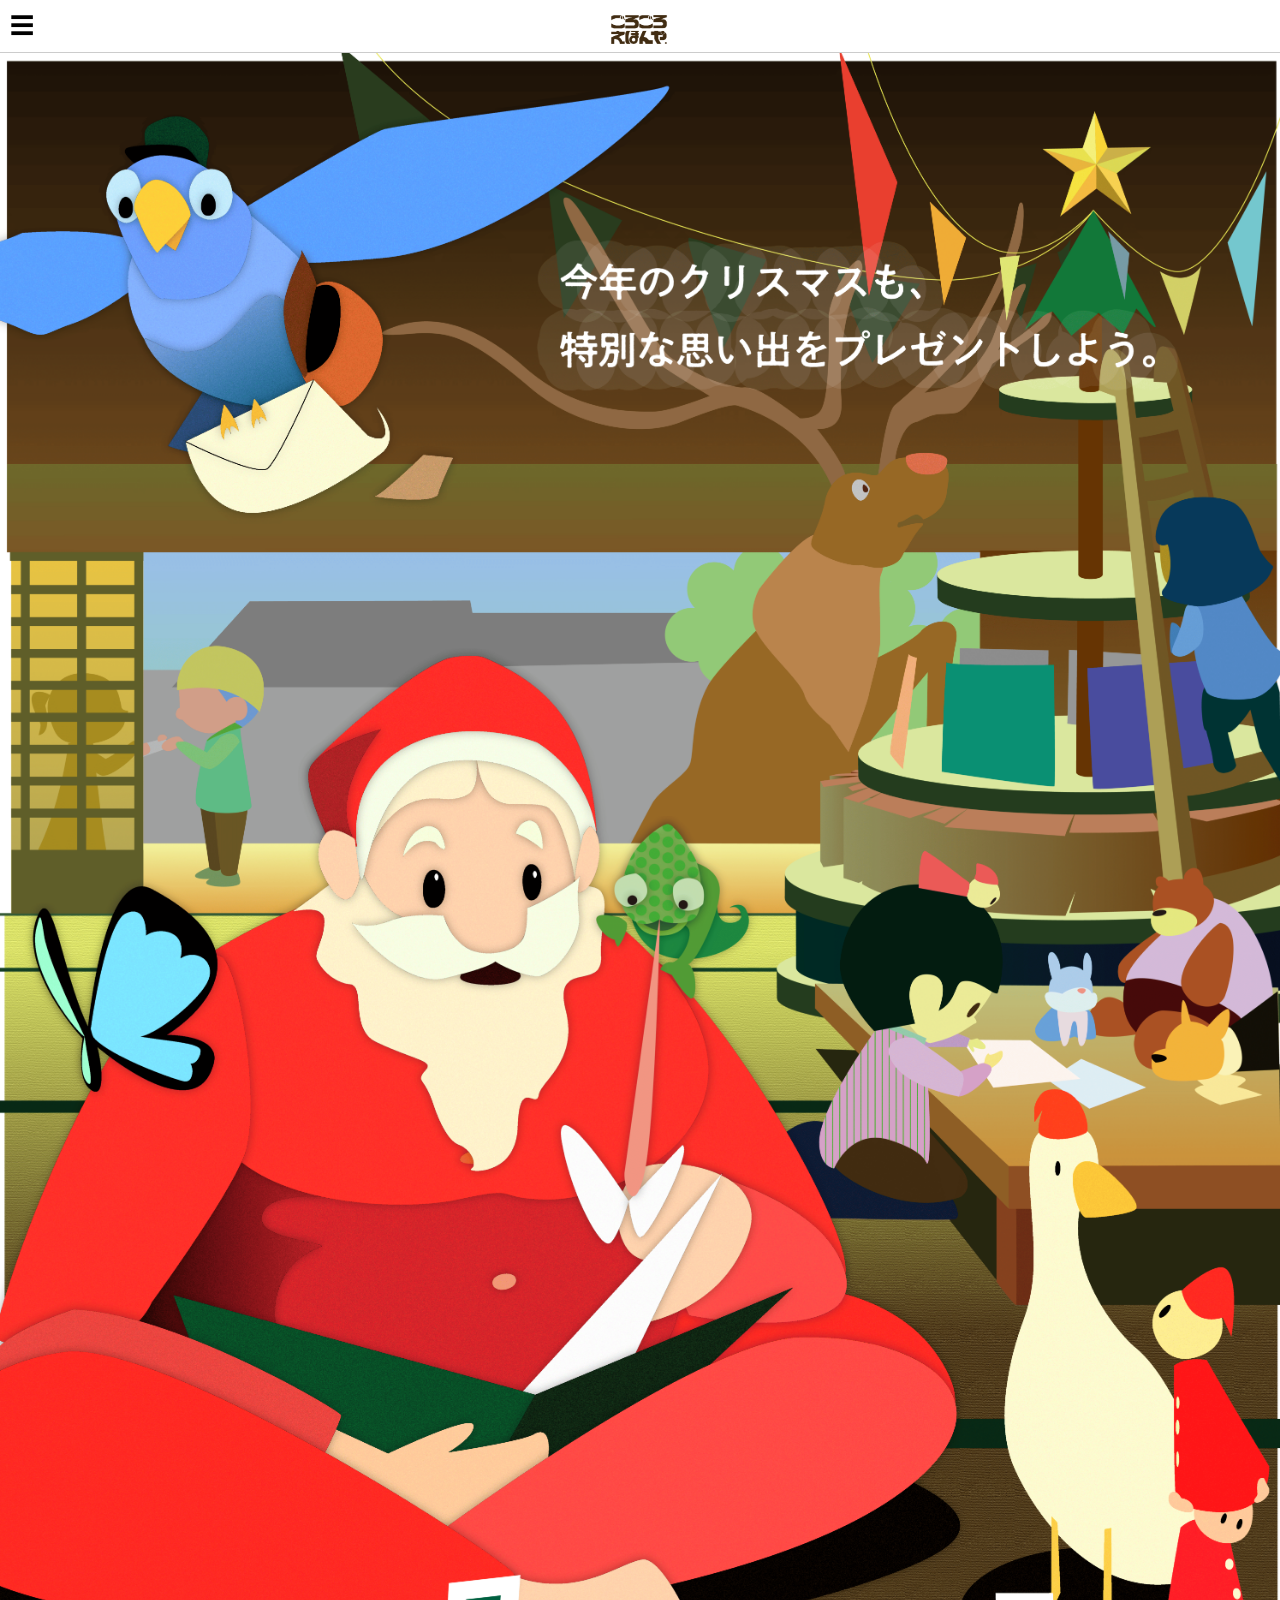
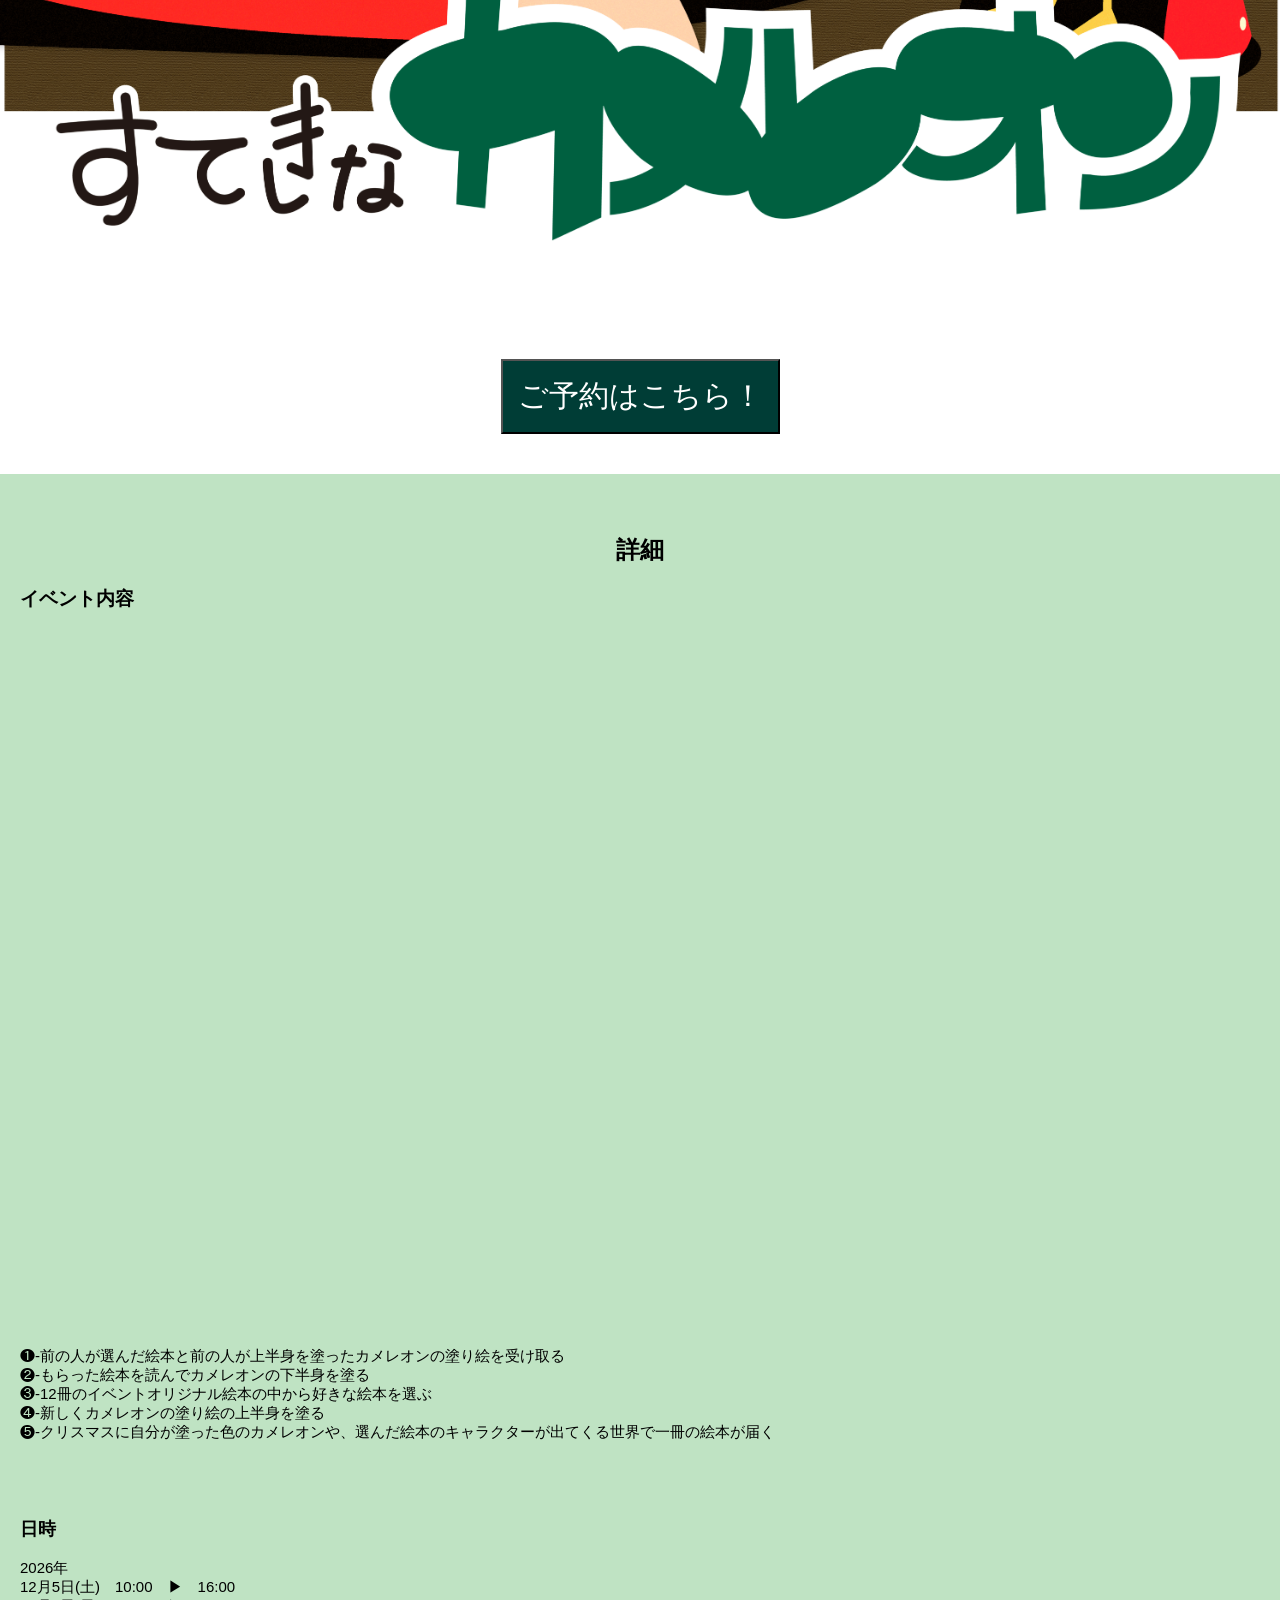
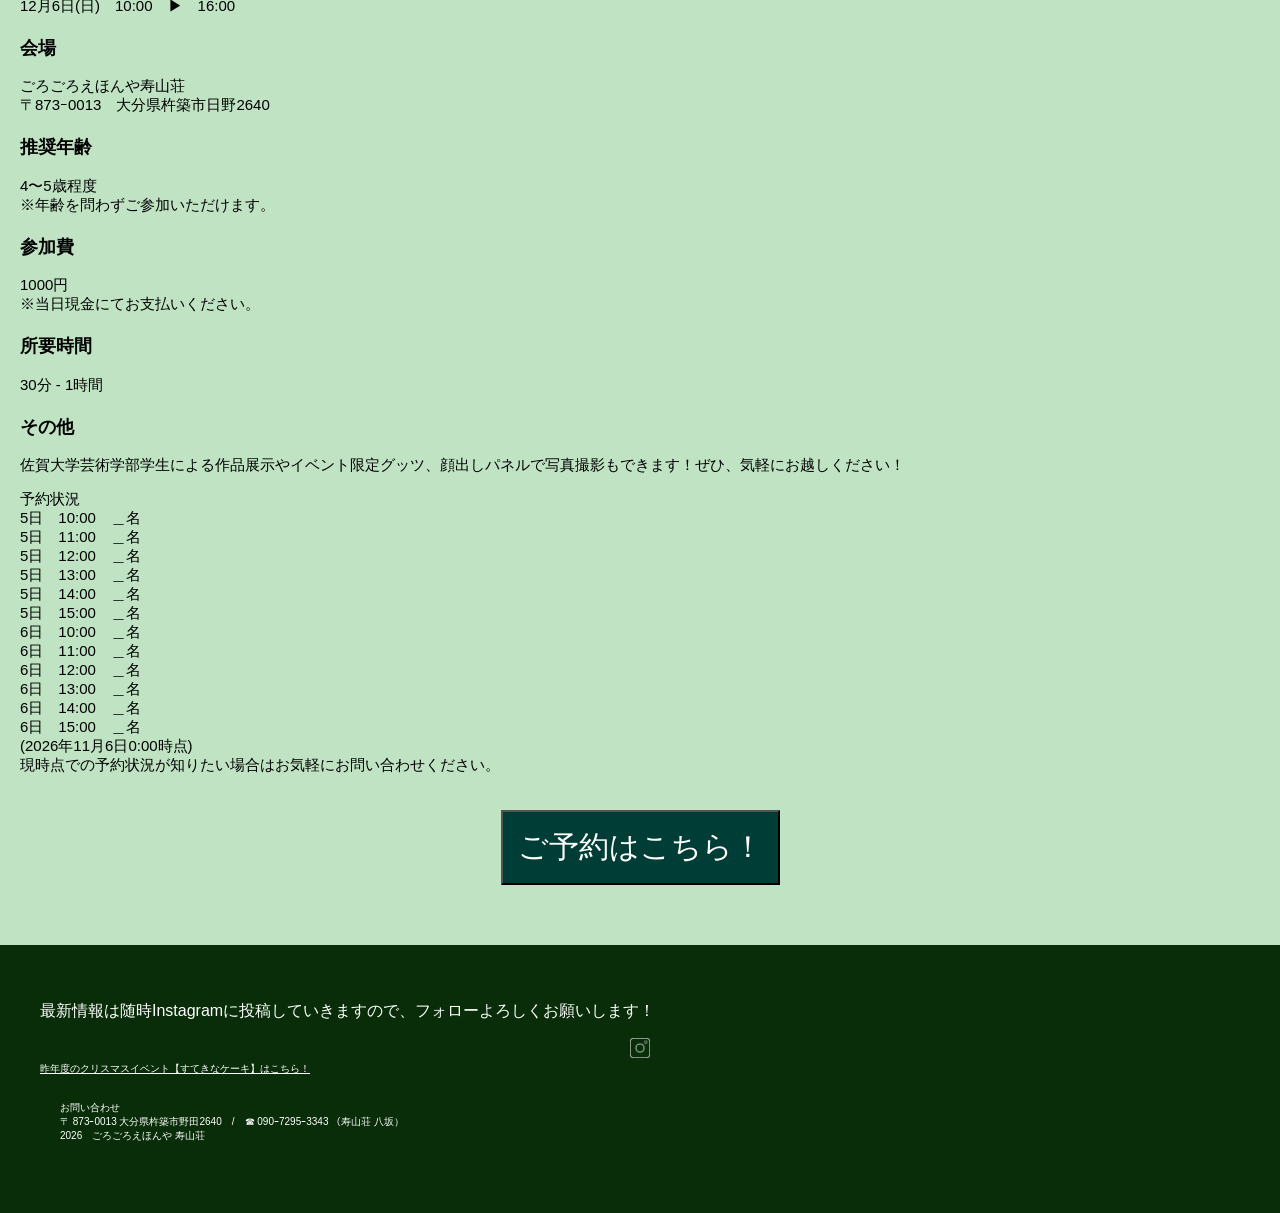
==== index.html @ e611ef1b "index.html を更新" ====
<!DOCTYPE html>
<html lang="ja">
<head>
  <meta charset="UTF-8">
  <meta name="viewport" content="width=device-width, initial-scale=1.0">
  <title>すてきなカメレオン イベントページ</title>
<link rel="stylesheet" href="sutekame.css">
</head>
<body>

<!-- ヘッダー -->
<header>
  <div class="header-inner">
    <div class="logo">
      <img src="brown.png" alt="ごろごろえほんや">
    </div>
    <div class="menu-icon" id="menu-btn">
      ☰
    </div>
  </div>
</header>

<!-- メニュー -->
<nav id="menu">
  <ul>
    <li><a href="index.html">ホーム</a></li>
    <li><a href="ehon.html">オリジナル絵本</a></li>
  </ul>
</nav>

<!-- メインビジュアル -->
<section class="hero">
  <img src="mainvisual.png">
</section>

<!-- タイトル -->
<section class="overview">
  <div class="sutekame">
   
  </div>
 
</section>

<!-- 予約ボタン -->
<section class="reserve">
  <a href="https://forms.cloud.microsoft/r/kQ41L5WufC">
    <button>ご予約はこちら！</button>
  </a>
</section>
  
<div class="about">
<!-- イベント内容 -->
<section class="contents">
  
  <h2 class="syousai">
    詳細
  </h2>

  
  <h3>イベント内容</h3>
  <iframe
  width="100%"
  height="315"
  src="https://www.youtube.com/embed/TNT9gZETtIY"
  title="イベント内容紹介動画"
  frameborder="0"
  allow="accelerometer; autoplay; clipboard-write; encrypted-media; gyroscope; picture-in-picture; web-share"
  allowfullscreen>
</iframe>
<p class="setumei">❶-前の人が選んだ絵本と前の人が上半身を塗ったカメレオンの塗り絵を受け取る<br>❷-もらった絵本を読んでカメレオンの下半身を塗る<br>❸-12冊のイベントオリジナル絵本の中から好きな絵本を選ぶ<br>❹-新しくカメレオンの塗り絵の上半身を塗る<br>❺-クリスマスに自分が塗った色のカメレオンや、選んだ絵本のキャラクターが出てくる世界で一冊の絵本が届く</p>
</section>


<!-- 詳細 -->
<section class="details">
  <h3>日時</h3>
  <p>
    2026年<br>
    12月5日(土)　10:00　▶︎　16:00<br>
    12月6日(日)　10:00　▶︎　16:00
  </p>

  <h3>会場</h3>
  <p>ごろごろえほんや寿山荘<br>
    〒873ｰ0013　大分県杵築市日野2640
  </p>

  <h3>推奨年齢</h3>
  <p>4〜5歳程度<br>
    ※年齢を問わずご参加いただけます。
  </p>

  <h3>参加費</h3>
  <p>1000円<br>
     ※当日現金にてお支払いください。   
  </p>

  <h3>所要時間</h3>
  <p>30分 - 1時間</p>

  <h3>その他</h3>
  <p>佐賀大学芸術学部学生による作品展示やイベント限定グッツ、顔出しパネルで写真撮影もできます！ぜひ、気軽にお越しください！</p>

<section class=yoyaku>
  <p>予約状況<br>
  5日　10:00　＿名　<br>
  5日　11:00　＿名 <br>
  5日　12:00　＿名<br>
  5日　13:00　＿名<br>
  5日　14:00　＿名<br>
  5日　15:00　＿名<br>
  6日　10:00　＿名<br>
  6日　11:00　＿名<br>
  6日　12:00　＿名<br>
  6日　13:00　＿名<br>
  6日　14:00　＿名<br>
  6日　15:00　＿名<br>
  (2026年11月6日0:00時点)<br>
  現時点での予約状況が知りたい場合はお気軽にお問い合わせください。
  </p>
  
  <section class="reserve">
  <a href="https://forms.cloud.microsoft/r/kQ41L5WufC">
    <button>ご予約はこちら！</button>
  </a>
</section>
</section>


</div>



 <footer>
   <p>最新情報は随時Instagramに投稿していきますので、フォローよろしくお願いします！
     </p> 
    <div class="insta">
         <a href="https://www.instagram.com/gorogoroehonya/">
         <img src="instagram.png" alt="画像の説明"></a>
      </div> 
 <section>
   <div class="last-event">
  <a href="https://tasu9-gln.github.io/gorogoroehonnya/" target="_blank" rel="noopener noreferrer">
  昨年度のクリスマスイベント【すてきなケーキ】はこちら！
  </a>
</div>
 </section>
      
      <p class="otoiawase"> お問い合わせ<br>〒 873ｰ0013 大分県杵築市野田2640　/　☎︎ 090ｰ7295ｰ3343 （寿山荘 八坂） <br>2026　ごろごろえほんや 寿山荘</p>

  </footer>

<script src="sutekame.js"></script>
</body>
</html>
---- sutekame.css ----
body {
  margin: 0;
  font-family: sans-serif;
}

/* ヘッダー */
header {
  border-bottom: 1px solid #ccc;
  padding: 10px;
}

.header-inner {
  display: flex;
  justify-content: space-between;
  align-items: center;
}

.header-inner { position: relative; }
.logo {
  position: absolute;
  left: 50%;
  transform: translateX(-50%);
  padding: 5px 20px;
  align-items: center;
  z-index: 10;

}

.logo img {
  width: 80px;  /* ←好きなサイズに調整 */
  height: auto;
  padding-top: 10px;
}

.menu-icon {
  font-size: 24px;
  cursor: pointer;
}

/* メニュー */
nav {
  display: none;
  background: #ebebeb;
}

nav ul {
  list-style: none;
  padding: 0;
  margin: 0;
}

nav li {
  padding: 10px;
  padding-left: 35px;
}

nav ul li a {
  text-decoration: none;
  color: black;
}

nav ul li a:hover {
  opacity: 0.6;
}

.hero img {
  width: 100%;
  height: auto;
}

.overview {
  padding: 20px;
}
 
.oevrview p {
  font-size: 18px;
  padding-top: 10px 0;
}

.sutekame img{
  width: 100%;
  display: flex;
  align-items: center;
  padding-top: 0%;
}

.setumei{
  font-size: 15px;
}

.about {
  padding-top: 20px;
  background: rgba(162, 214, 168, 0.685);
}
/* イベント内容 */
.syousai {
  text-align:center;
}
.contents iframe {
  width: 100%;
  aspect-ratio: 16 / 9;
  height: auto;
  border: none;
}
.contents {
  padding: 20px;
}

.slider {
  display: flex;
  overflow: hidden;
}

.slide {
  min-width: 100%;
  padding: 20px;
  background: #eee;
  text-align: center;
}

/* 詳細 */
.details {
  padding: 20px;
  font-size: 15px;
}

.details h3 {
  margin-top: 20px;
}

/* 予約 */
.reserve {
  text-align: center;
}

button {
  padding: 15px 15px;
  font-size: 30px;
  cursor: pointer;
  color: #fff;
  background: #003d36;
  margin-top: 20px;
  margin-bottom: 40px;
}

.ehon_top {
  padding: 20px;
  background: #ffffff;
  margin-top: 5px;
}
.ehon_top img {
  width: 100%;
  max-width: 400px;
  display: block;
  margin: 0 auto;
}

body {
  font-family: sans-serif;
  background: #ffffff;
}

.container {
  width: 90%;
  margin: 0 auto;
  border-radius: 10px;
  position: relative;
}

.main-content {
  display: flex;
  align-items: center;
  gap: 20px;
  position: relative;
}

.thumbnail img {
  width: 100px;
  height: auto;
  object-fit: cover;
  display: block;
}


#toggleBtn {
  position: absolute;
  right: 0;
  padding: 10px;
  border: none;
  background: #ddd;
  cursor: pointer;
  border-radius: 5px;
}

/* 詳細エリア（閉じてる状態） */
.detail {
  max-height: 0;
  overflow: hidden;
  transition: max-height 0.4s ease;
  margin-top: 10px;
  padding: 0 20px;
  border-radius: 8px;
}

/* 開いた状態 */
.detail.open {
  max-height: 200px;
  padding: 10px;
}



.exhibition-top {
  padding: 20px;
  margin-top: 5px;
}

.exhibition-top img {
  width: 100%;
  max-width: 400px;
  display: block;
  margin: 0 auto;
}

.ehon_footer {
  padding: 20px;
  margin-top: 5px;
}

.insta img {
  height:20px;
   display: block;
  margin: 0 auto;
  
}

footer {
  background-color: #082d08;
  color: white;
  padding: 40px;
}
/* 画像を拡大表示する背景 */
.image-modal {
  display: none;
  position: fixed;
  inset: 0;
  z-index: 9999;
  background: rgba(0, 0, 0, 0.85);
  justify-content: center;
  align-items: center;
  padding: 20px;
  box-sizing: border-box;
}

/* 中央に表示する画像 */
.image-modal img {
  max-width: 90vw;
  max-height: 85vh;
  width: auto;
  height: auto;
  object-fit: contain;
}

/* 閉じるボタン */
.modal-close {
  position: absolute;
  top: 10px;
  right: 20px;
  color: white;
  background: transparent;
  border: none;
  font-size: 40px;
  cursor: pointer;
  padding: 5px 15px;
  line-height: 1;
  margin: 0;
  margin-top: 0;
  margin-bottom: 0;
}

.otoiawase {
  padding: 20px;
  margin-top: 5px;
  font-size:10px;
}


/* 昨年のイベントへのリンク */
.last-event a,
.last-event a:visited,
.last-event a:hover,
.last-event a:active {
  color: #ffffff;
  font-size: 10px;
}
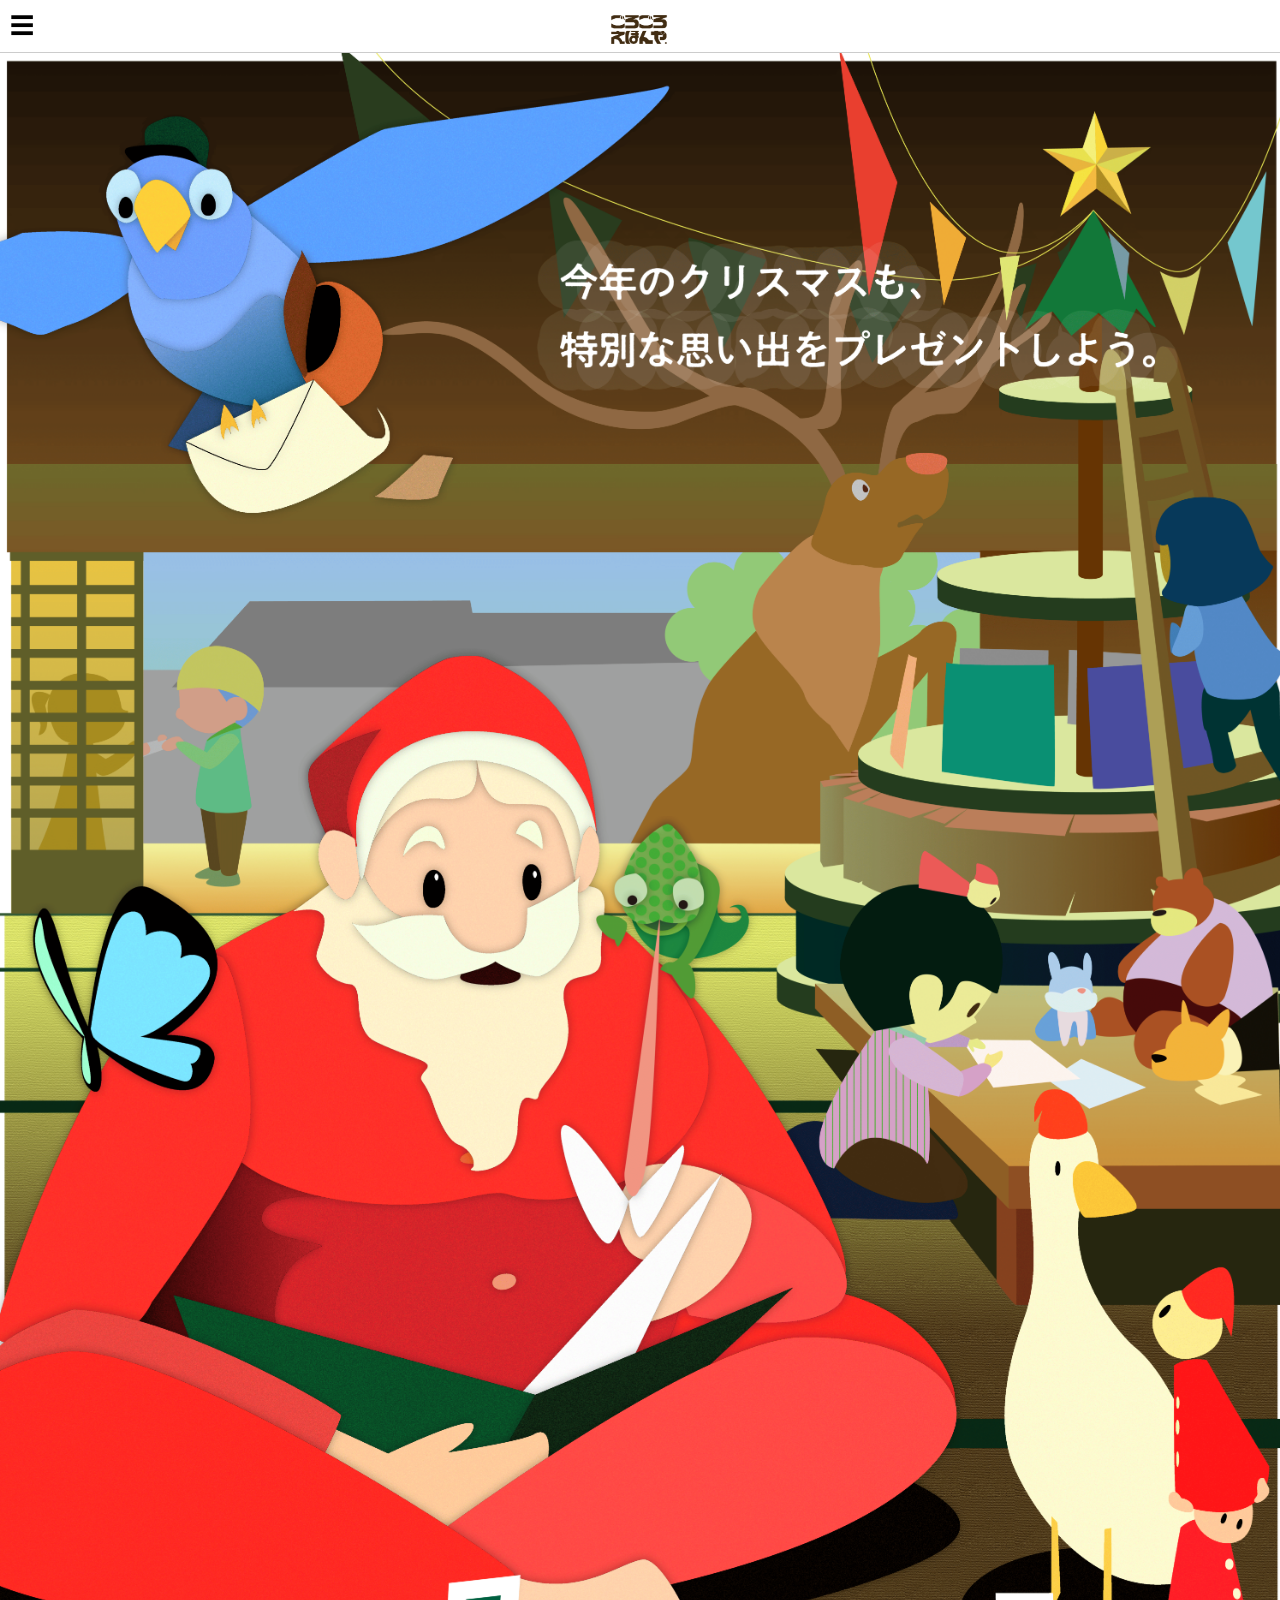
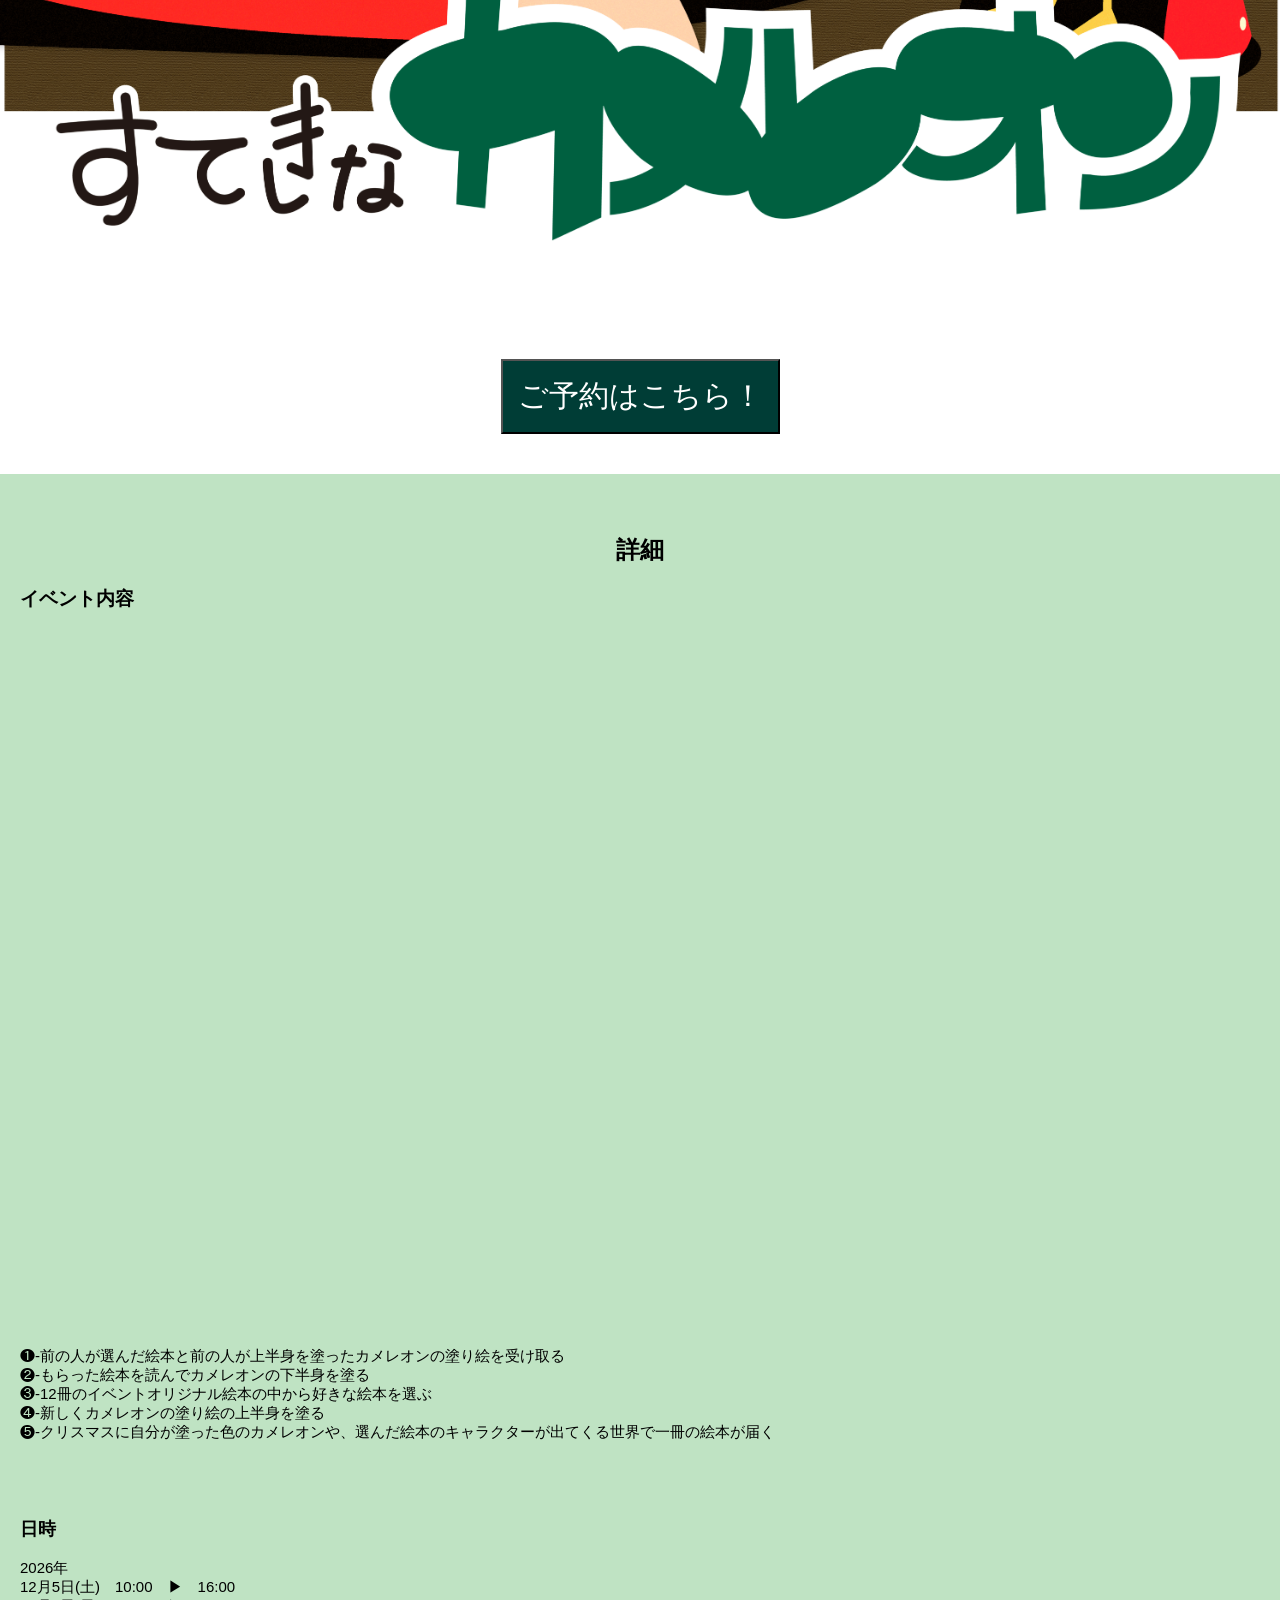
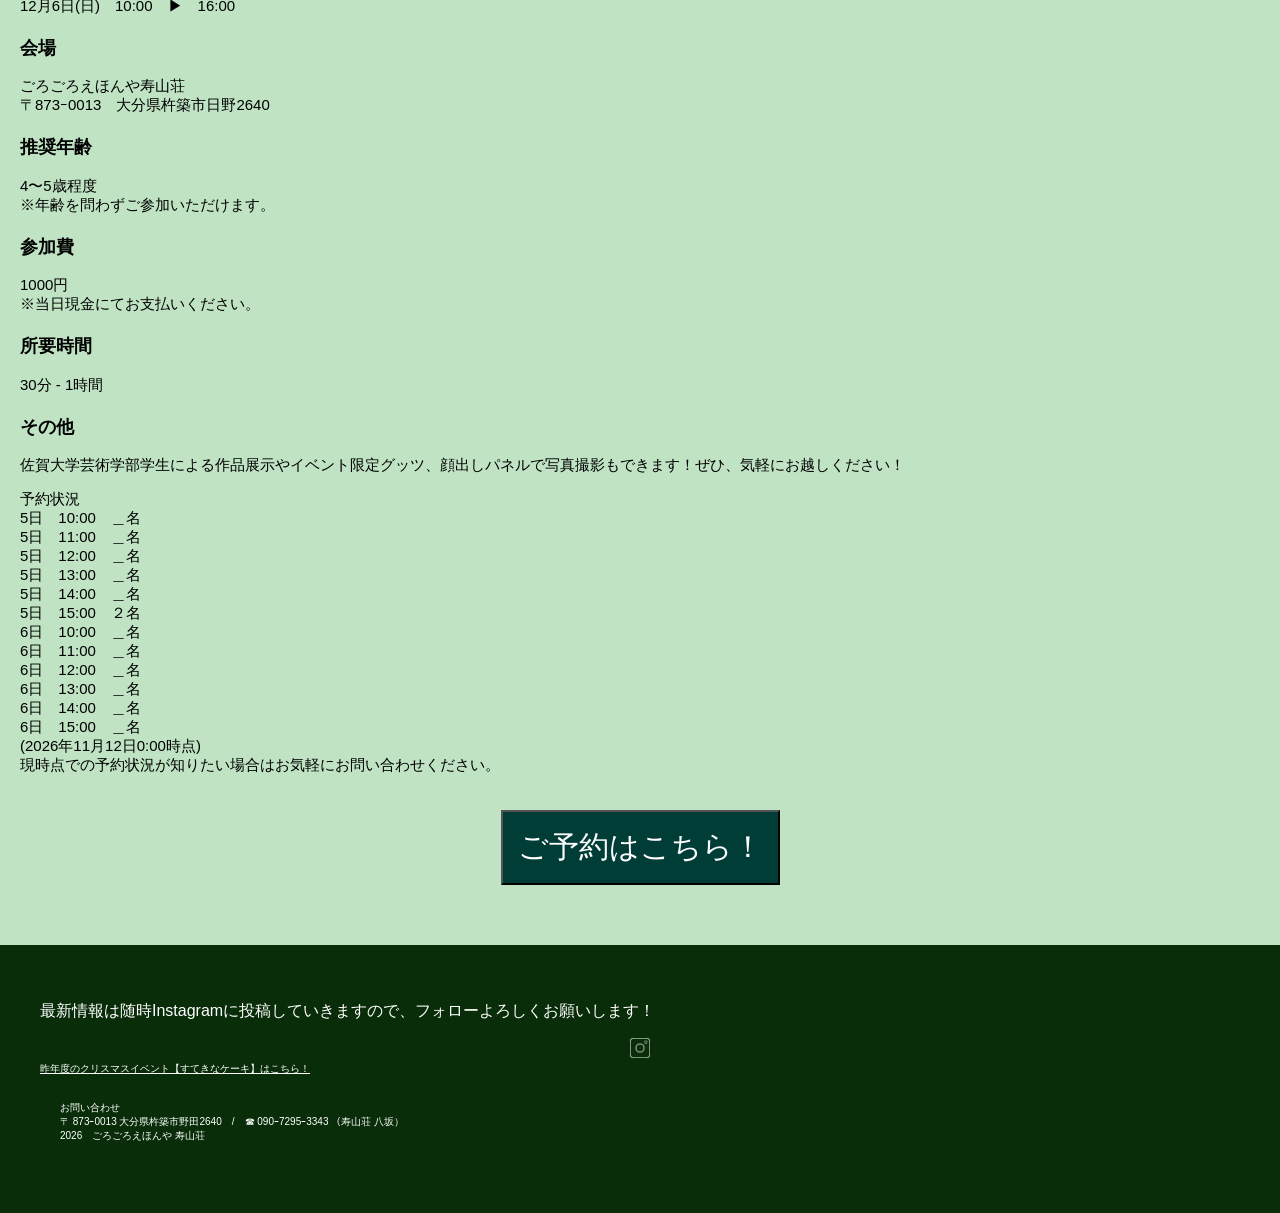
==== commit f9a0affb: "Update index.html" ====
--- a/index.html
+++ b/index.html
@@ -108,14 +108,14 @@
   5日　12:00　＿名<br>
   5日　13:00　＿名<br>
   5日　14:00　＿名<br>
-  5日　15:00　＿名<br>
+  5日　15:00　２名<br>
   6日　10:00　＿名<br>
   6日　11:00　＿名<br>
   6日　12:00　＿名<br>
   6日　13:00　＿名<br>
   6日　14:00　＿名<br>
   6日　15:00　＿名<br>
-  (2026年11月6日0:00時点)<br>
+  (2026年11月12日0:00時点)<br>
   現時点での予約状況が知りたい場合はお気軽にお問い合わせください。
   </p>
   
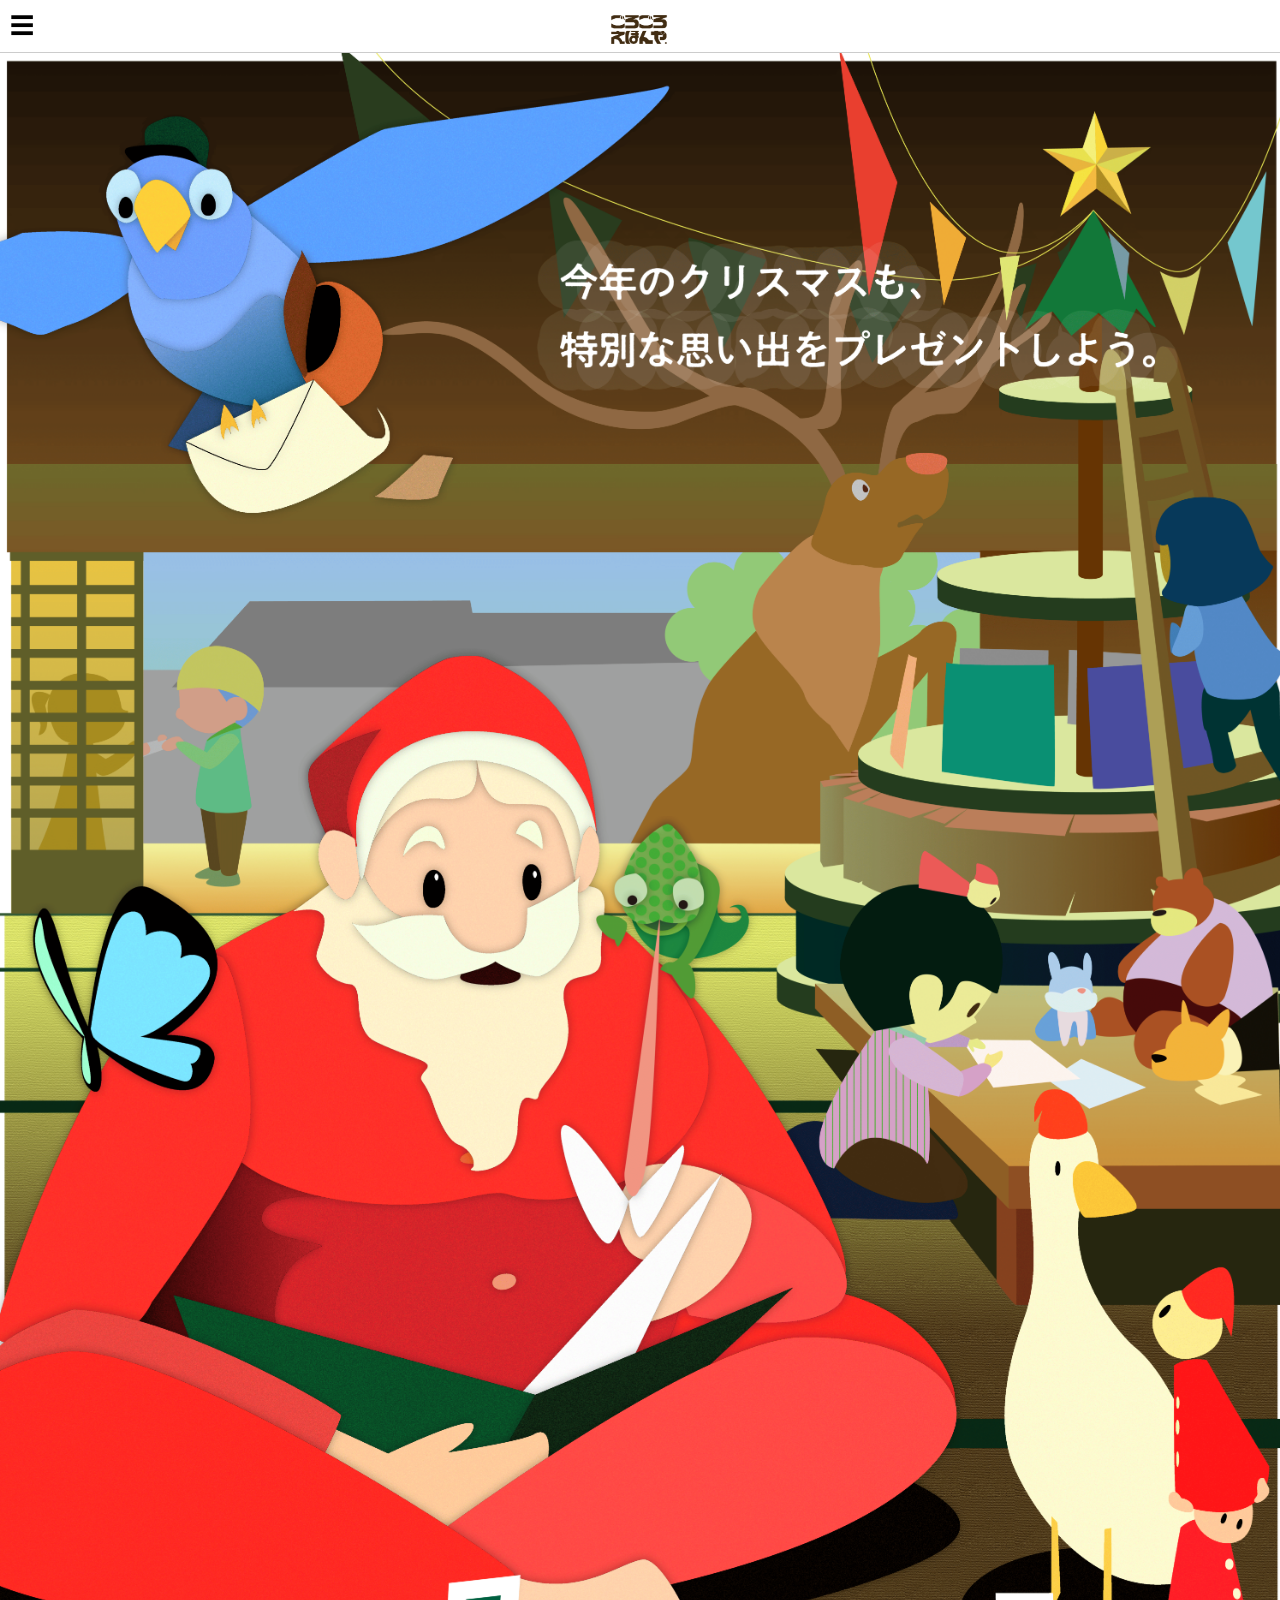
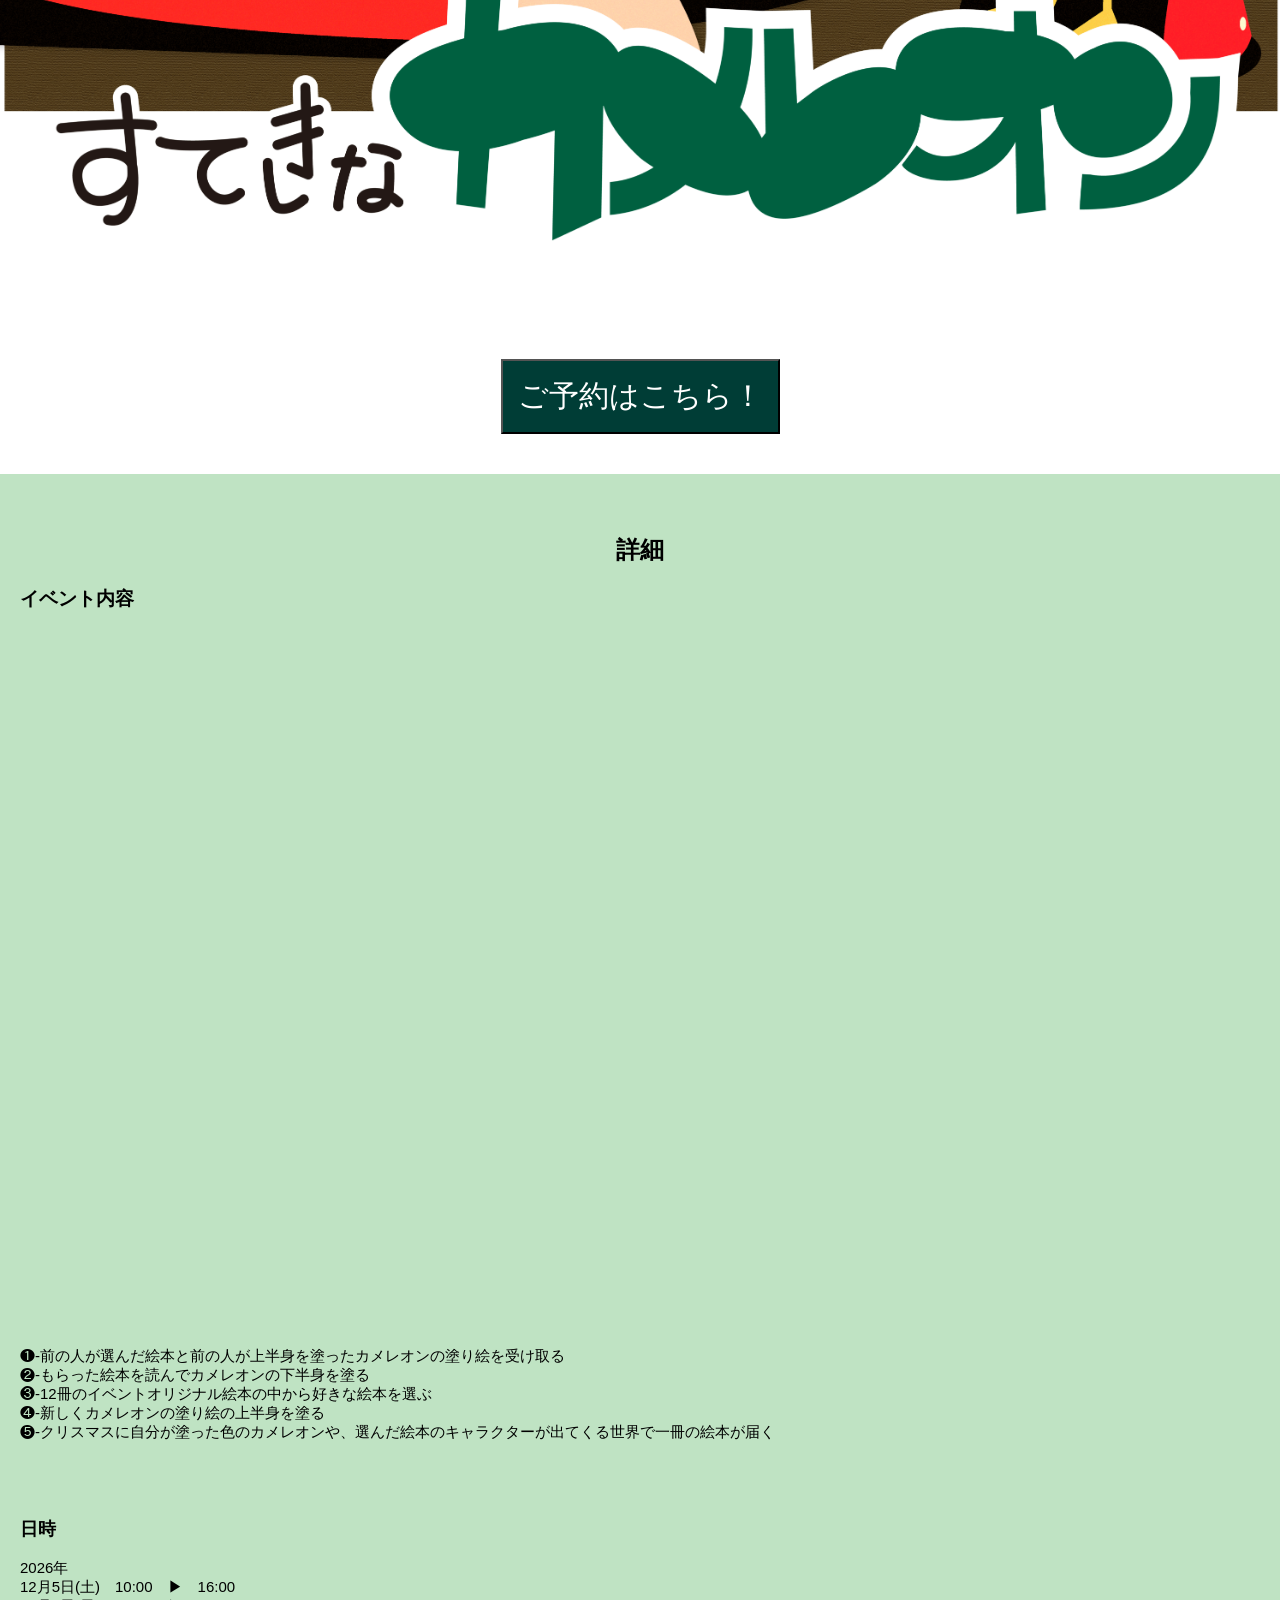
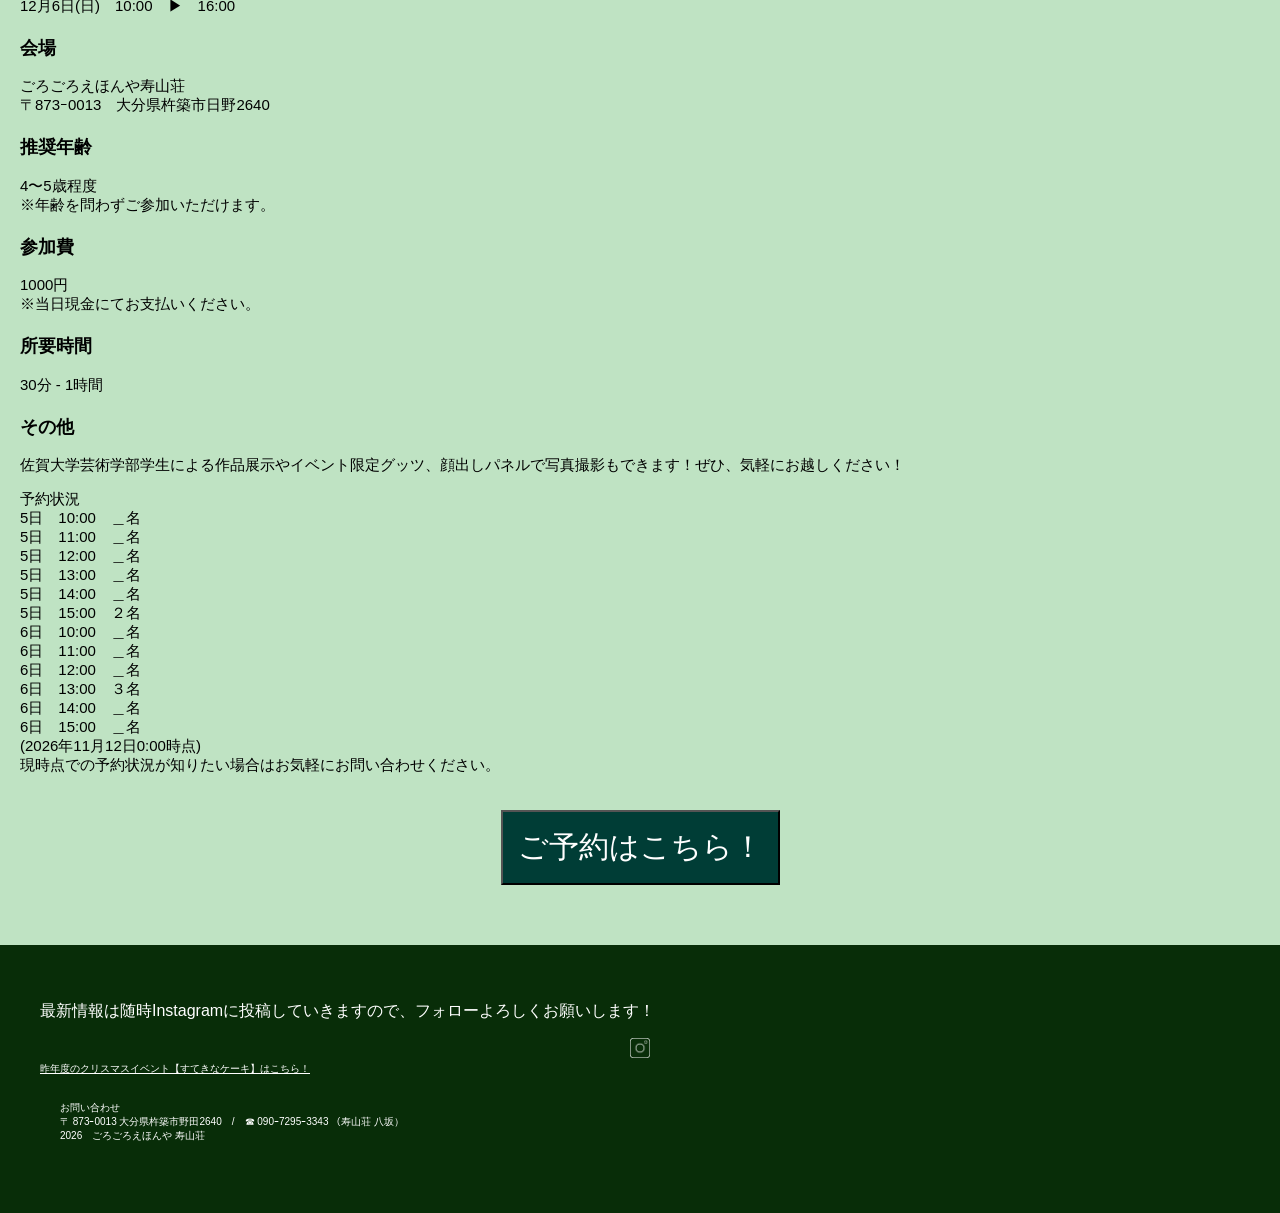
==== commit 102a9e67: "Update index.html" ====
--- a/index.html
+++ b/index.html
@@ -112,7 +112,7 @@
   6日　10:00　＿名<br>
   6日　11:00　＿名<br>
   6日　12:00　＿名<br>
-  6日　13:00　＿名<br>
+  6日　13:00　３名<br>
   6日　14:00　＿名<br>
   6日　15:00　＿名<br>
   (2026年11月12日0:00時点)<br>
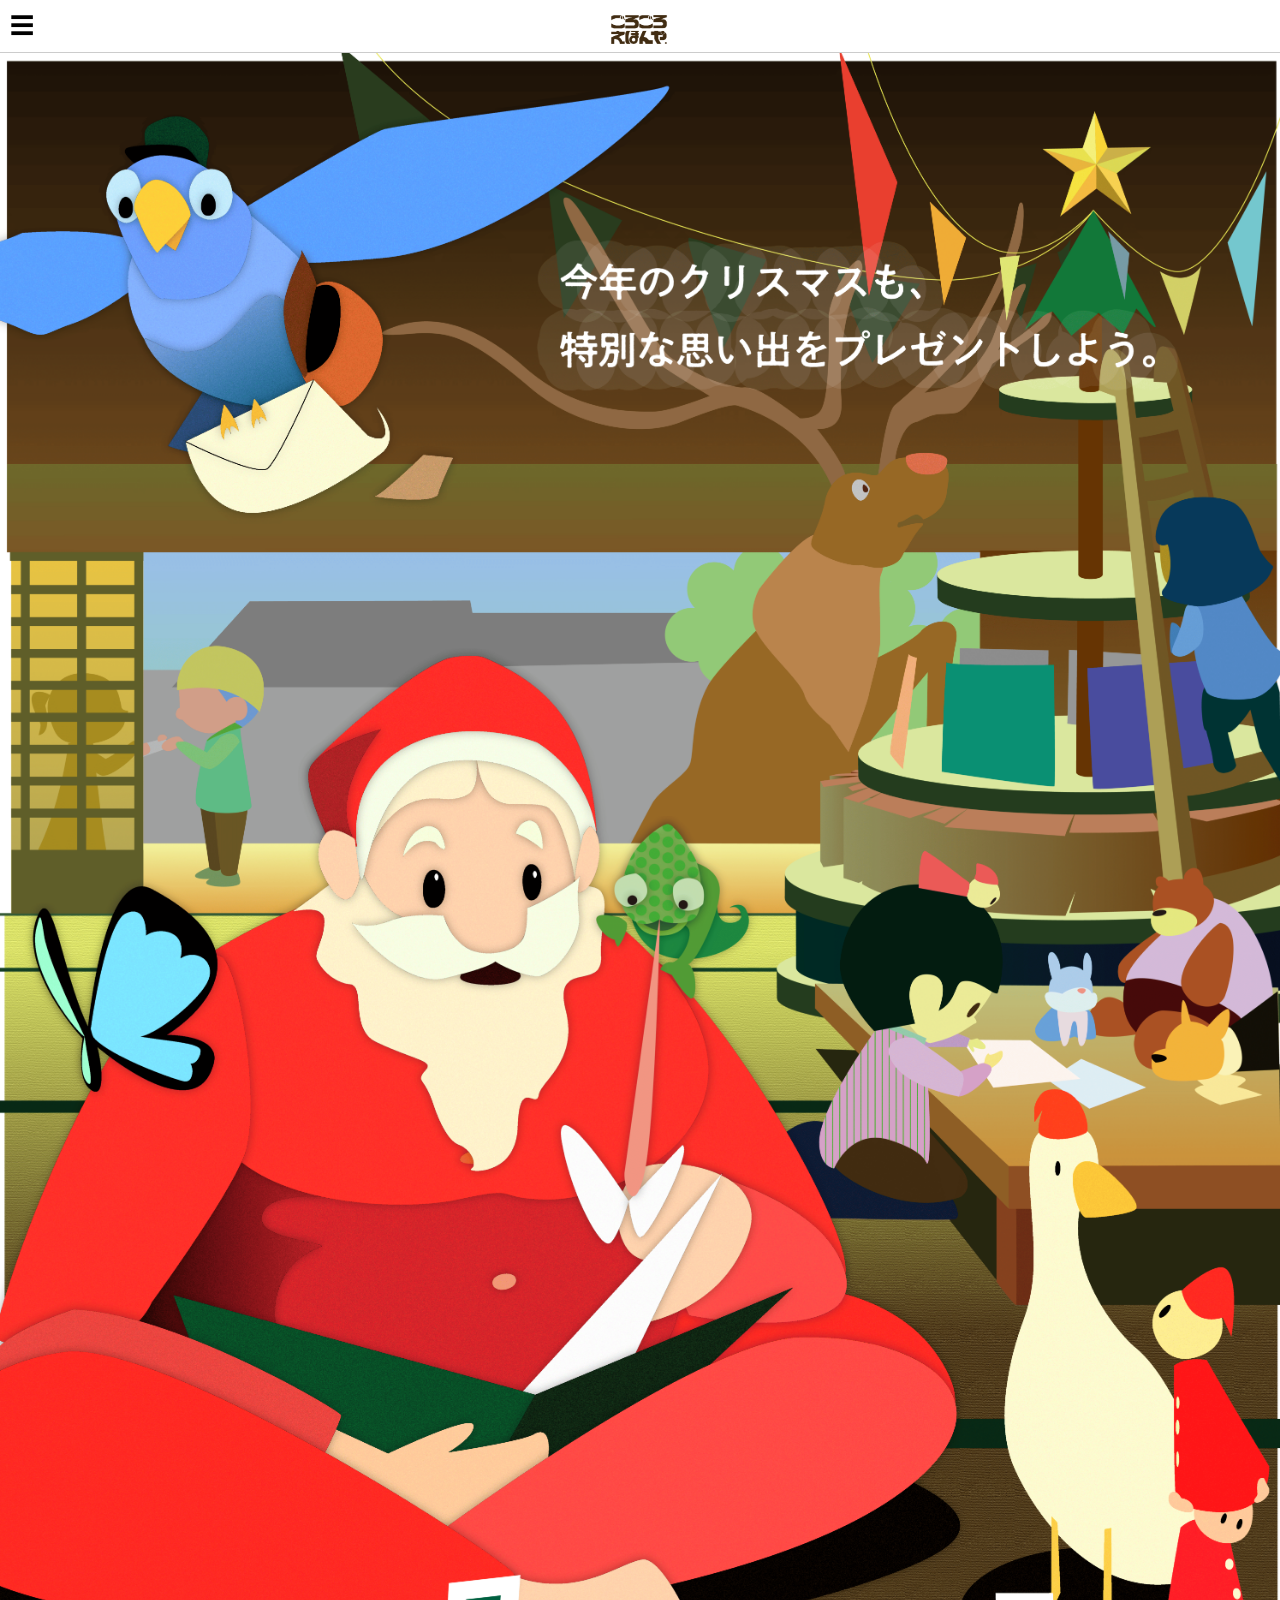
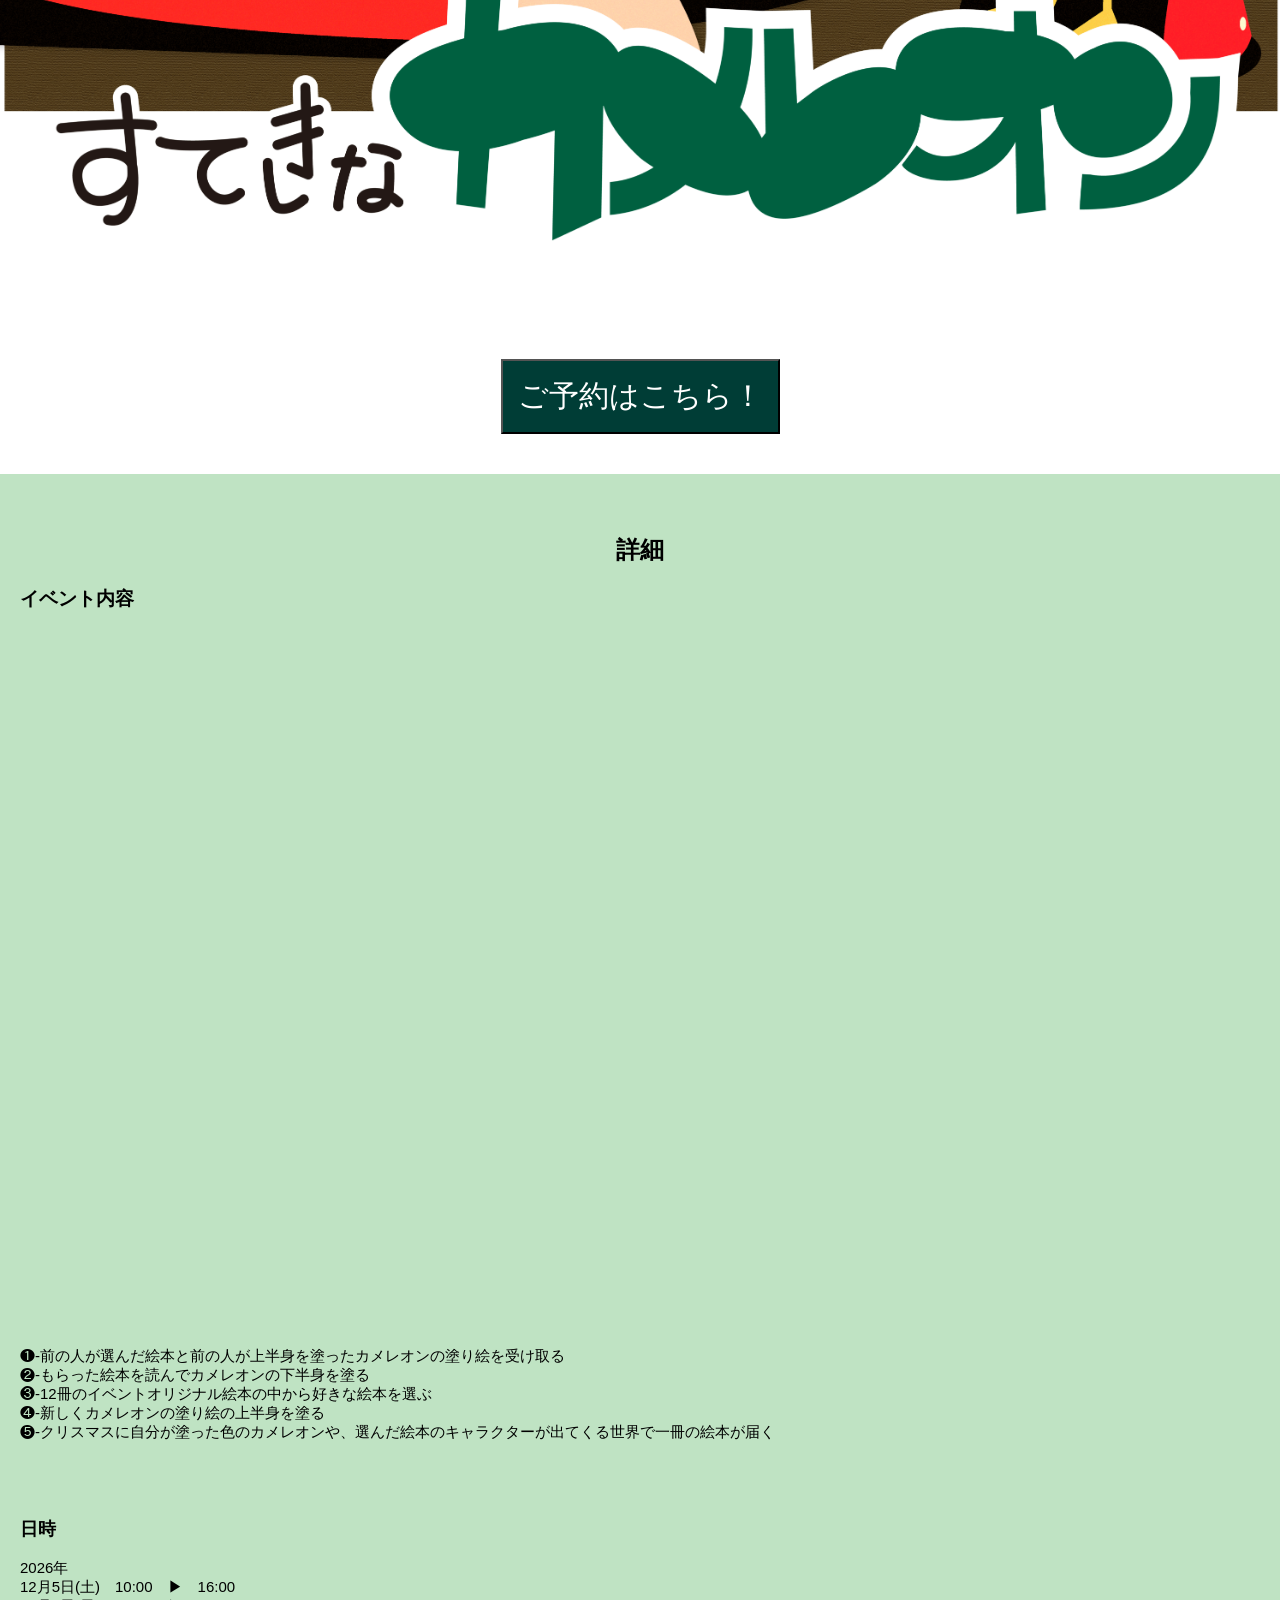
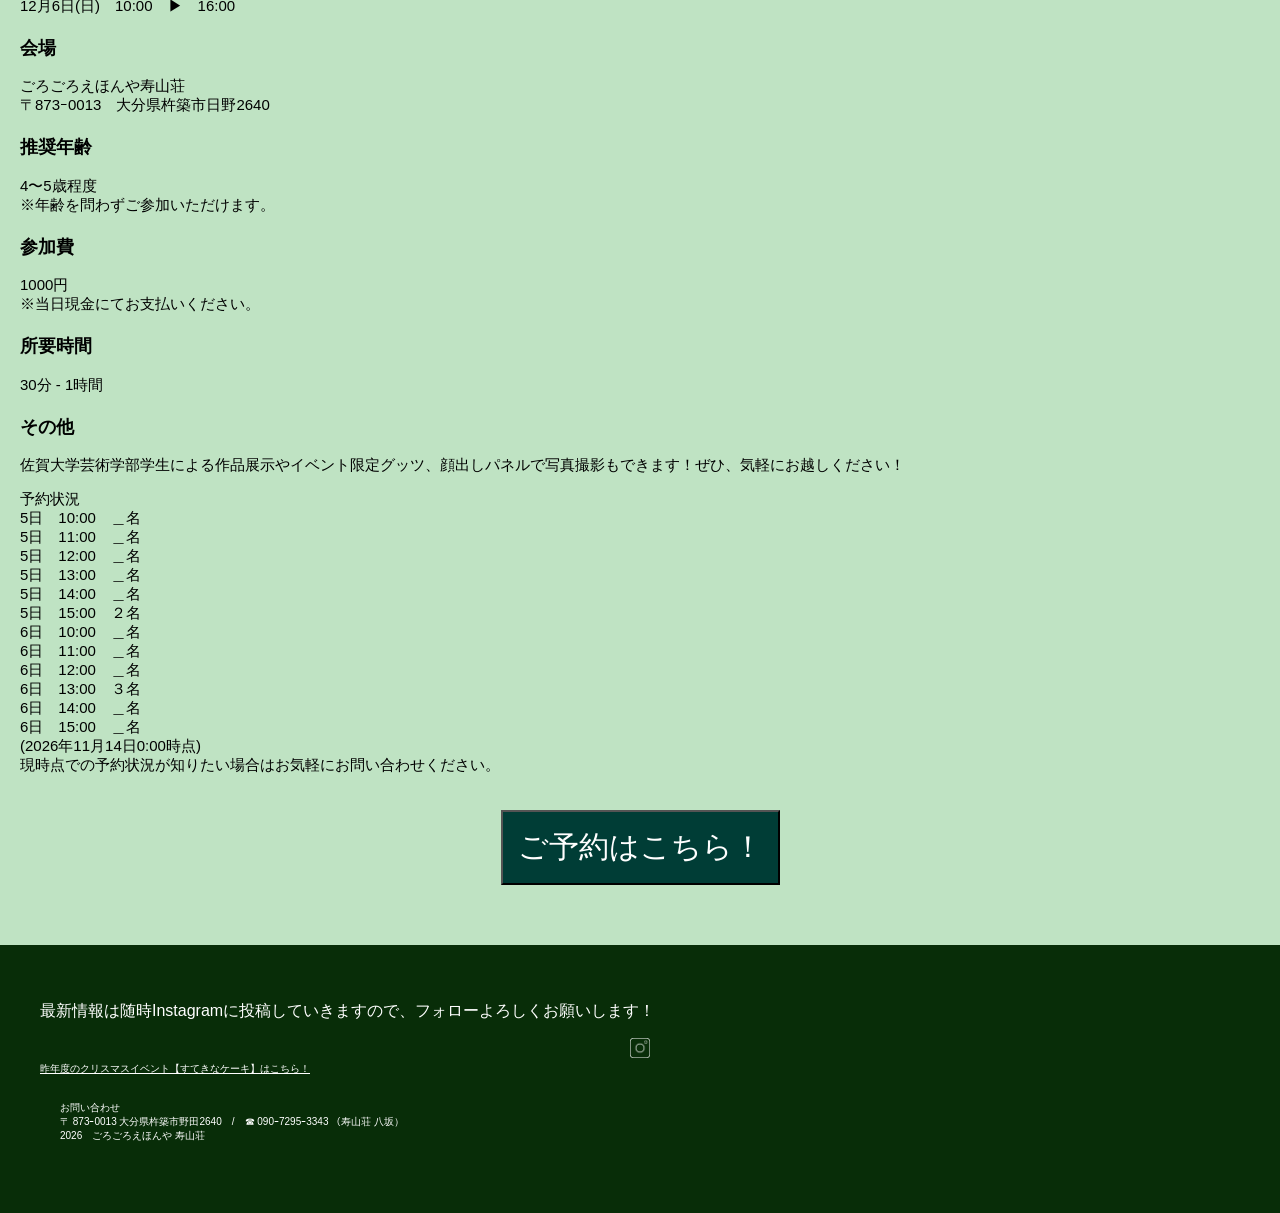
==== commit b8751fab: "Update reservation date in index.html" ====
--- a/index.html
+++ b/index.html
@@ -115,7 +115,7 @@
   6日　13:00　３名<br>
   6日　14:00　＿名<br>
   6日　15:00　＿名<br>
-  (2026年11月12日0:00時点)<br>
+  (2026年11月14日0:00時点)<br>
   現時点での予約状況が知りたい場合はお気軽にお問い合わせください。
   </p>
   
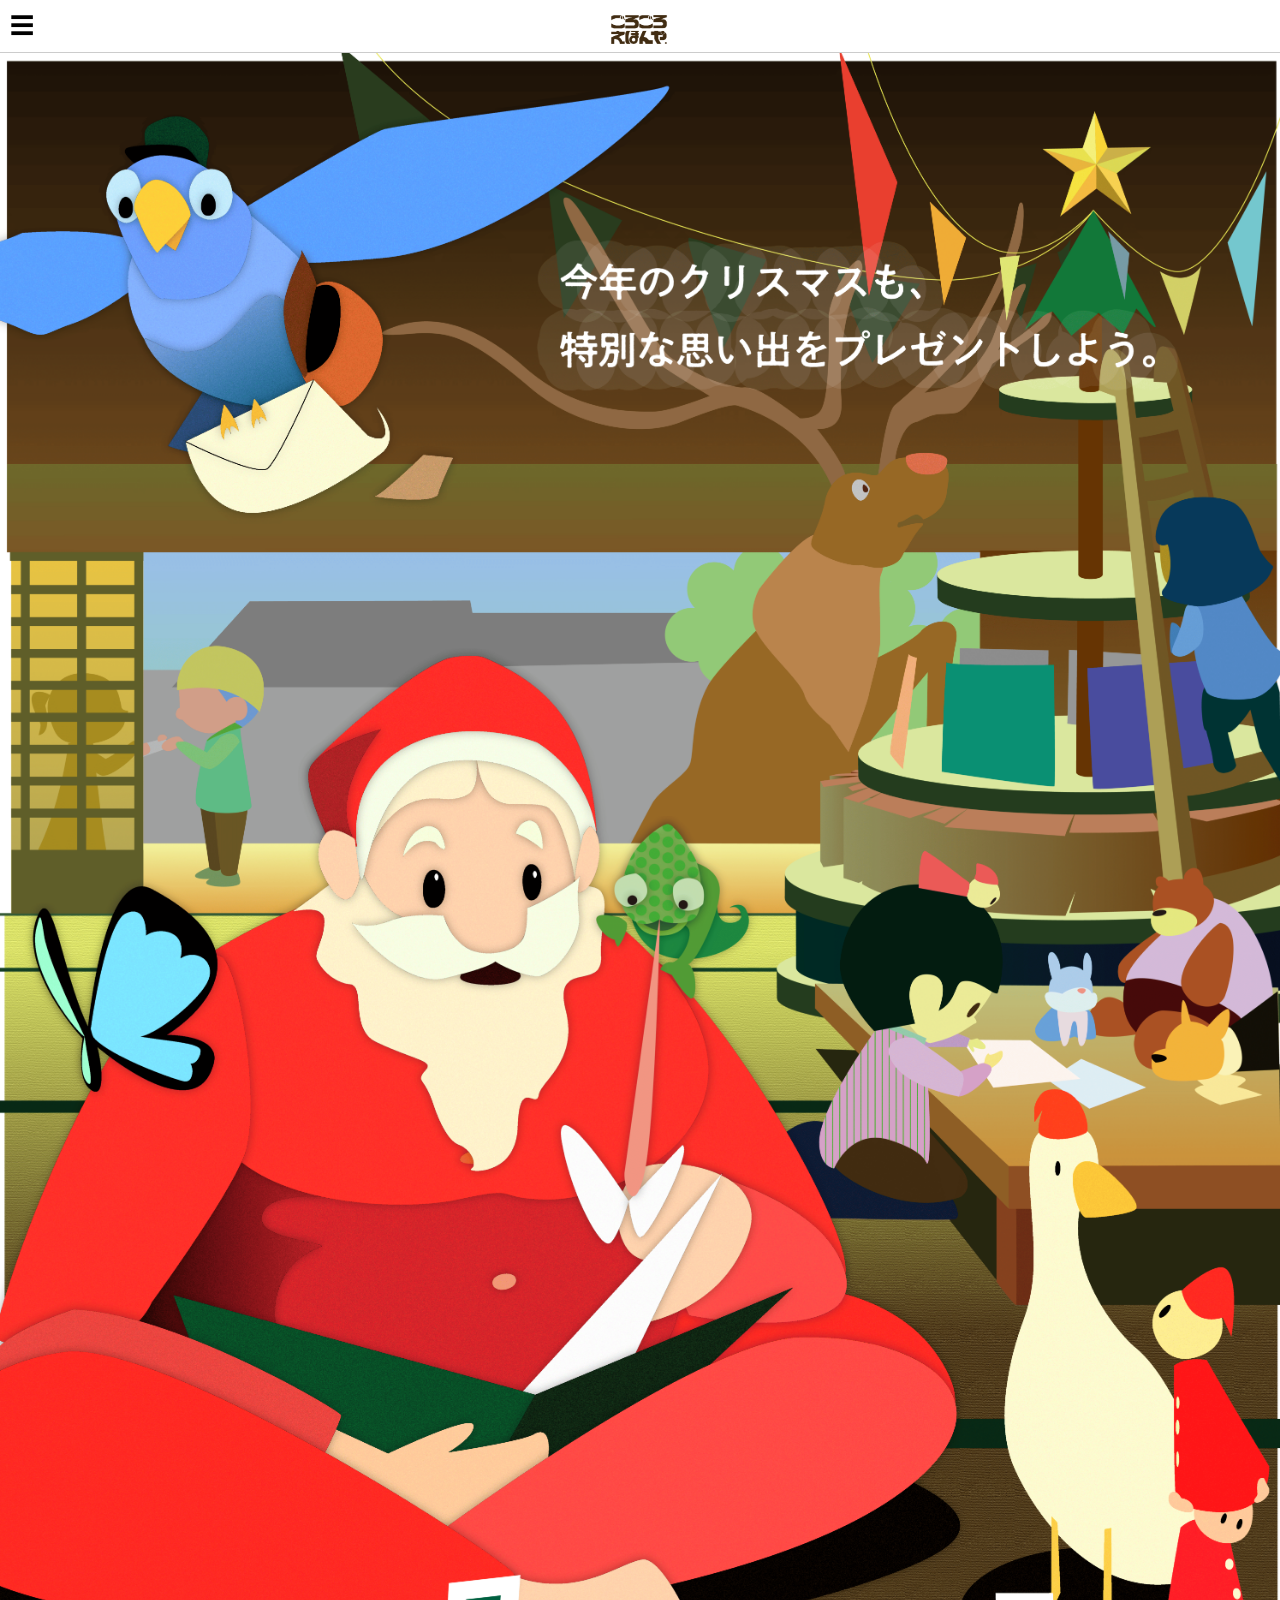
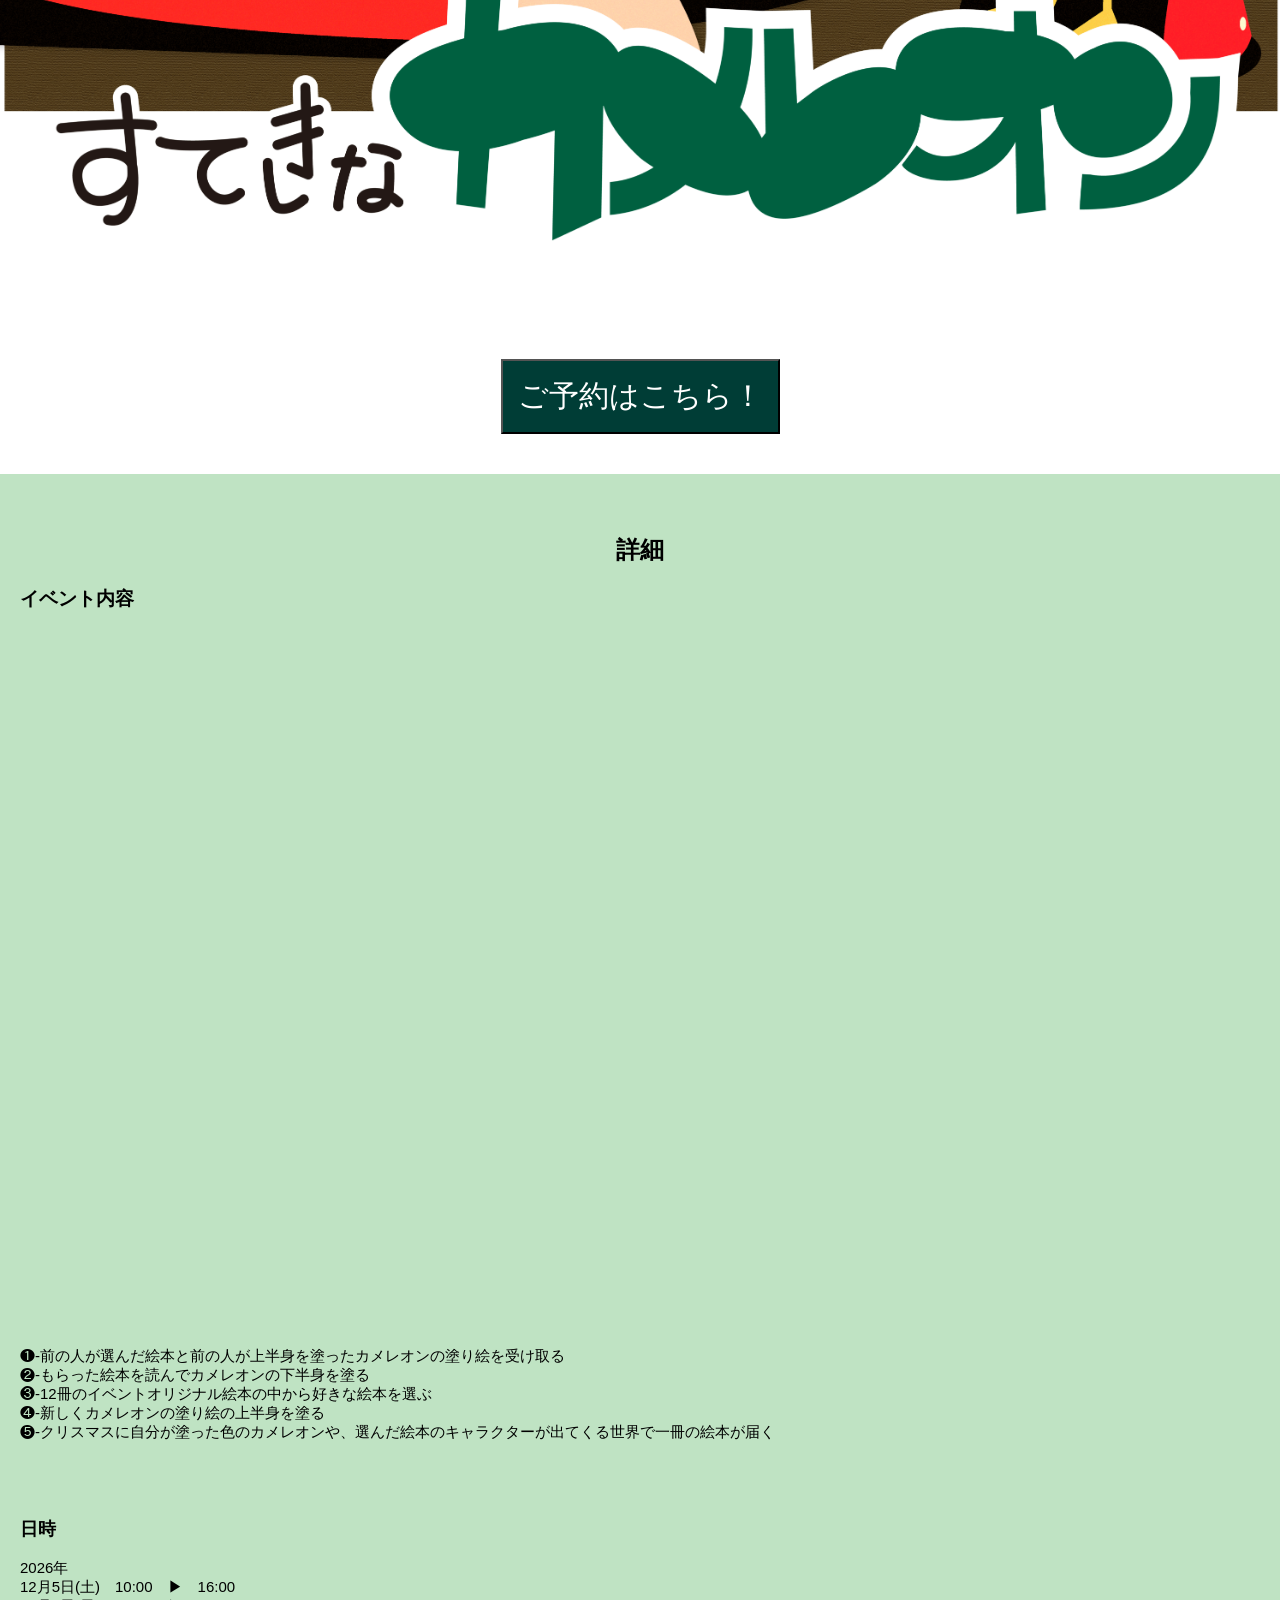
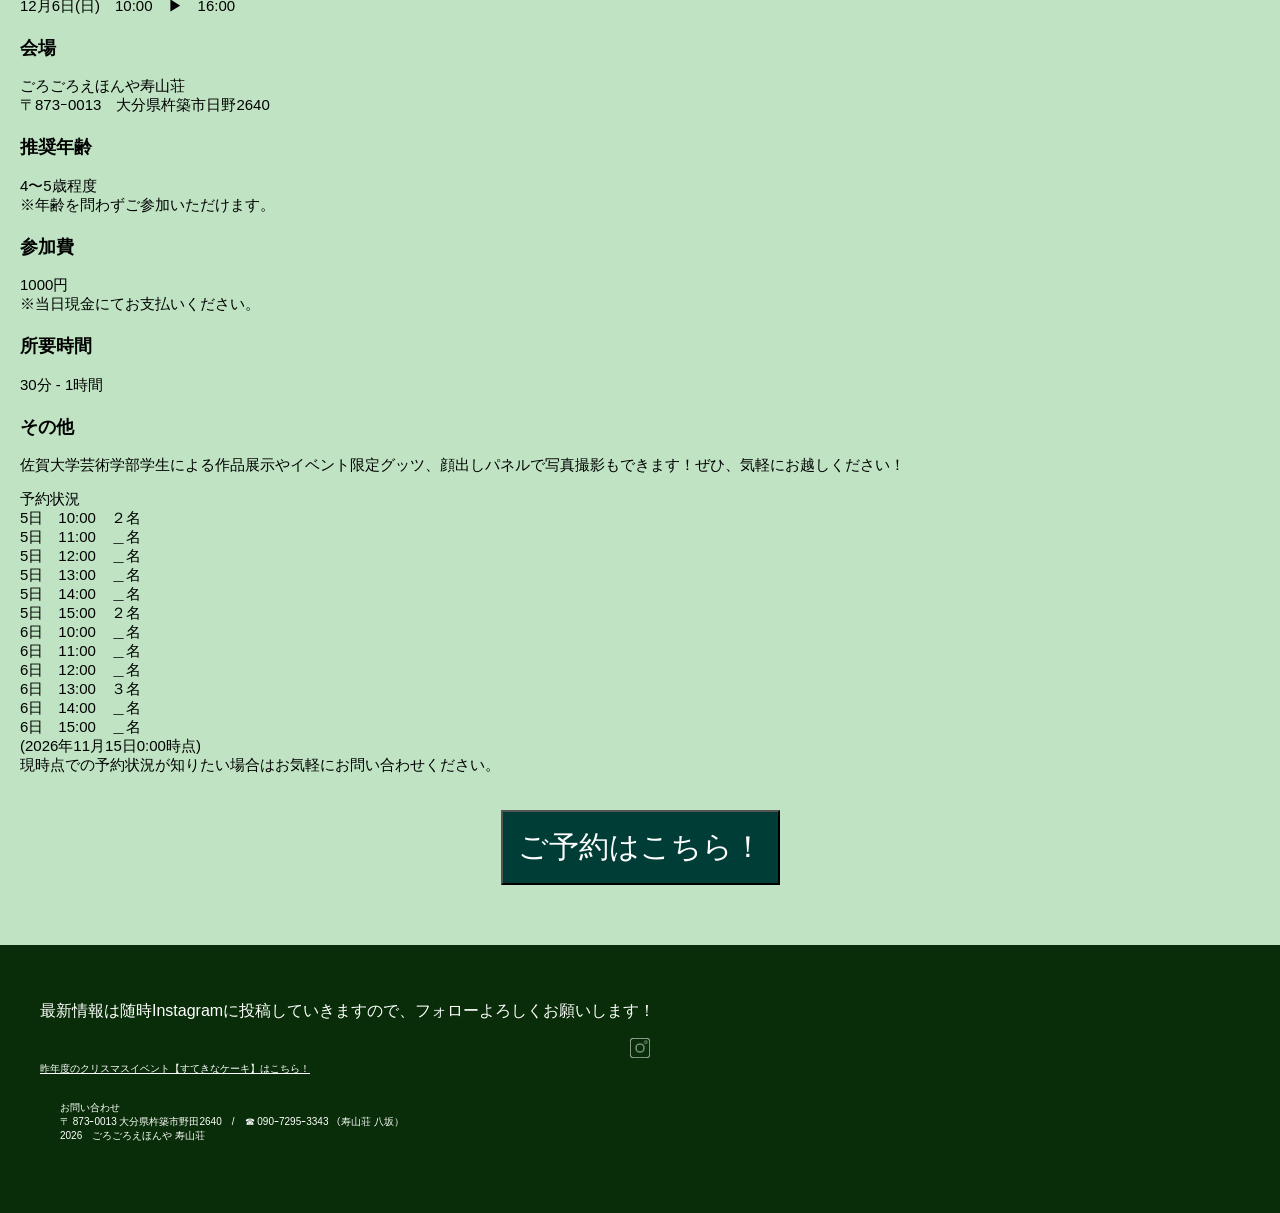
==== commit fc56b3ff: "Update index.html" ====
--- a/index.html
+++ b/index.html
@@ -103,7 +103,7 @@
 
 <section class=yoyaku>
   <p>予約状況<br>
-  5日　10:00　＿名　<br>
+  5日　10:00　２名　<br>
   5日　11:00　＿名 <br>
   5日　12:00　＿名<br>
   5日　13:00　＿名<br>
@@ -115,7 +115,7 @@
   6日　13:00　３名<br>
   6日　14:00　＿名<br>
   6日　15:00　＿名<br>
-  (2026年11月14日0:00時点)<br>
+  (2026年11月15日0:00時点)<br>
   現時点での予約状況が知りたい場合はお気軽にお問い合わせください。
   </p>
   
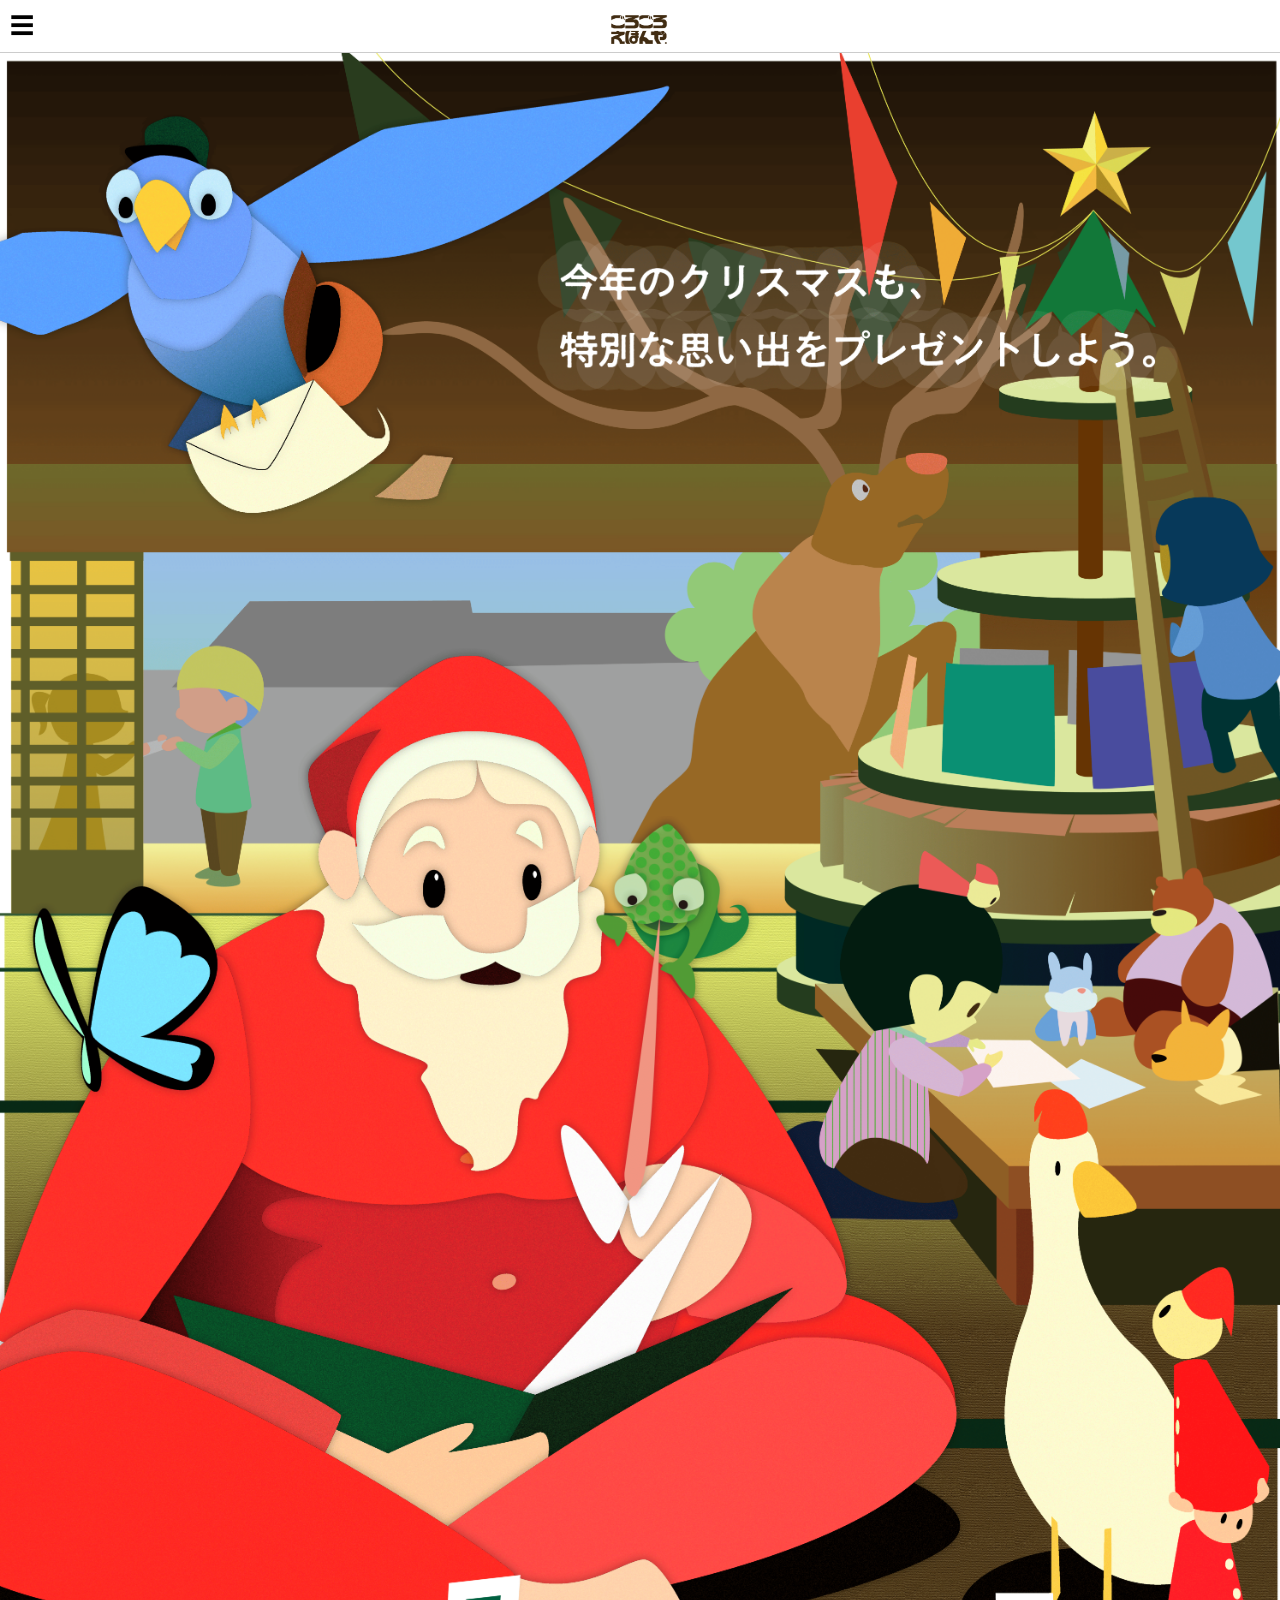
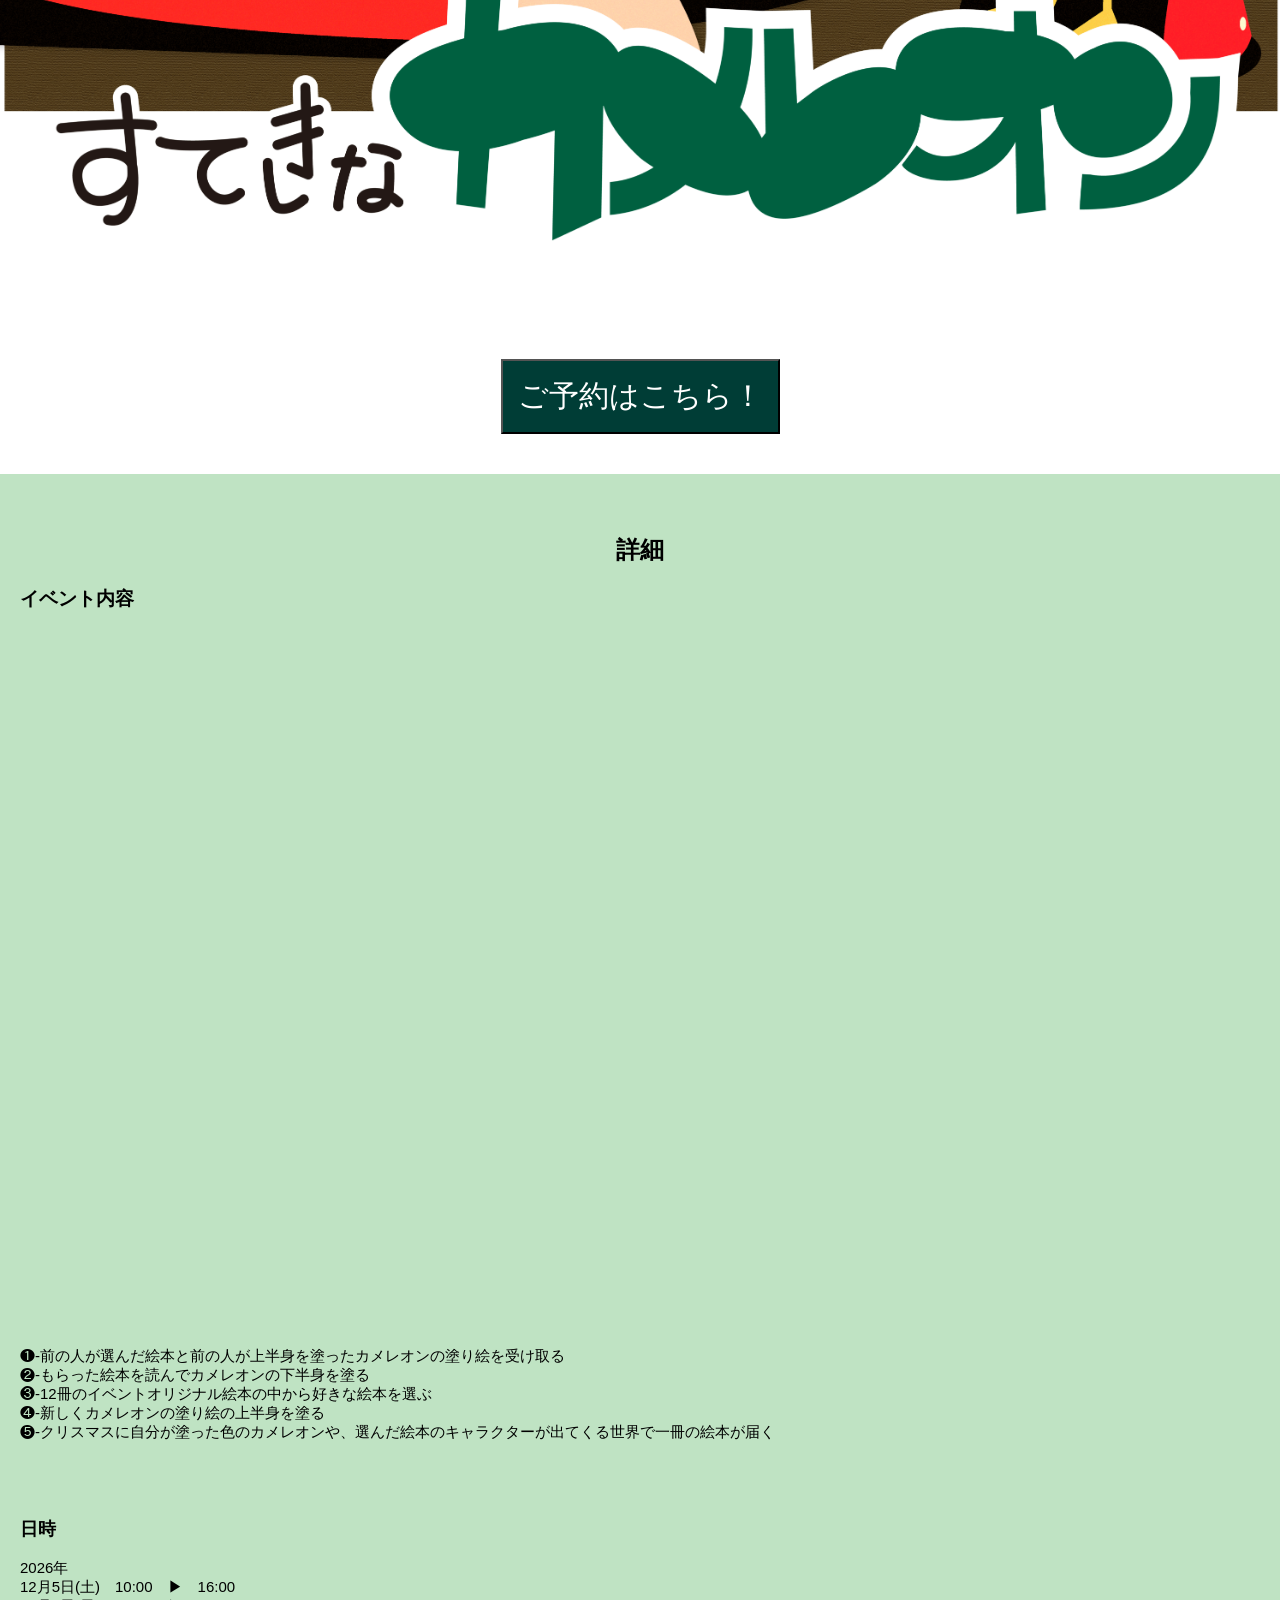
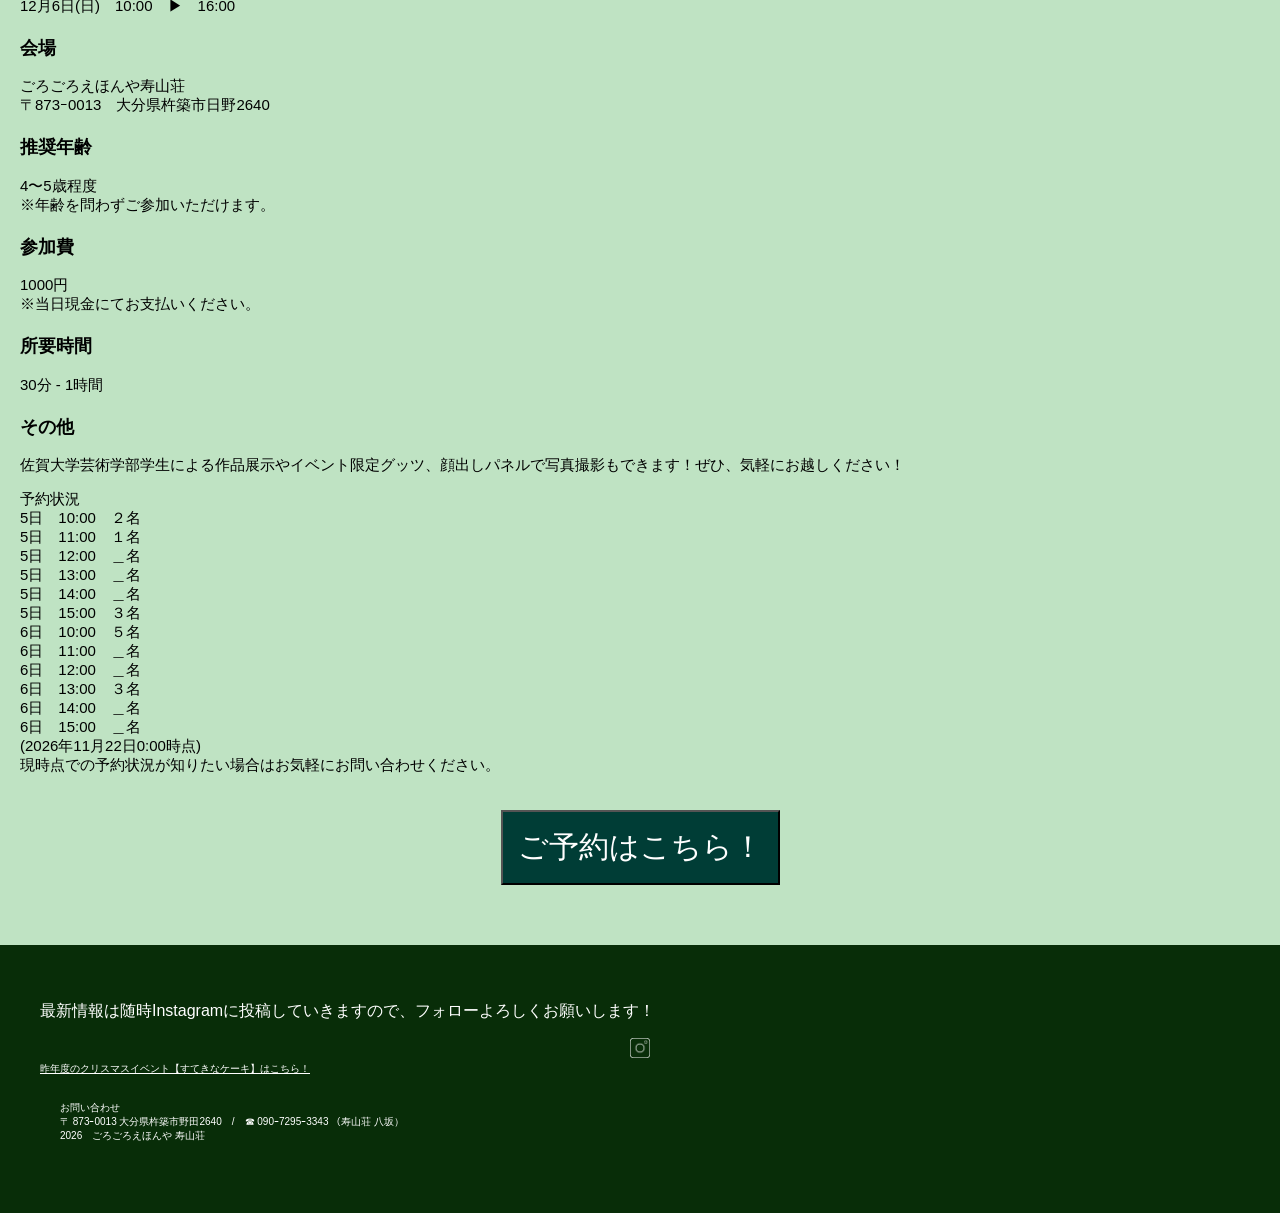
==== commit 9557bcc6: "Update index.html" ====
--- a/index.html
+++ b/index.html
@@ -104,18 +104,18 @@
 <section class=yoyaku>
   <p>予約状況<br>
   5日　10:00　２名　<br>
-  5日　11:00　＿名 <br>
+  5日　11:00　１名 <br>
   5日　12:00　＿名<br>
   5日　13:00　＿名<br>
   5日　14:00　＿名<br>
-  5日　15:00　２名<br>
-  6日　10:00　＿名<br>
+  5日　15:00　３名<br>
+  6日　10:00　５名<br>
   6日　11:00　＿名<br>
   6日　12:00　＿名<br>
   6日　13:00　３名<br>
   6日　14:00　＿名<br>
   6日　15:00　＿名<br>
-  (2026年11月15日0:00時点)<br>
+  (2026年11月22日0:00時点)<br>
   現時点での予約状況が知りたい場合はお気軽にお問い合わせください。
   </p>
   
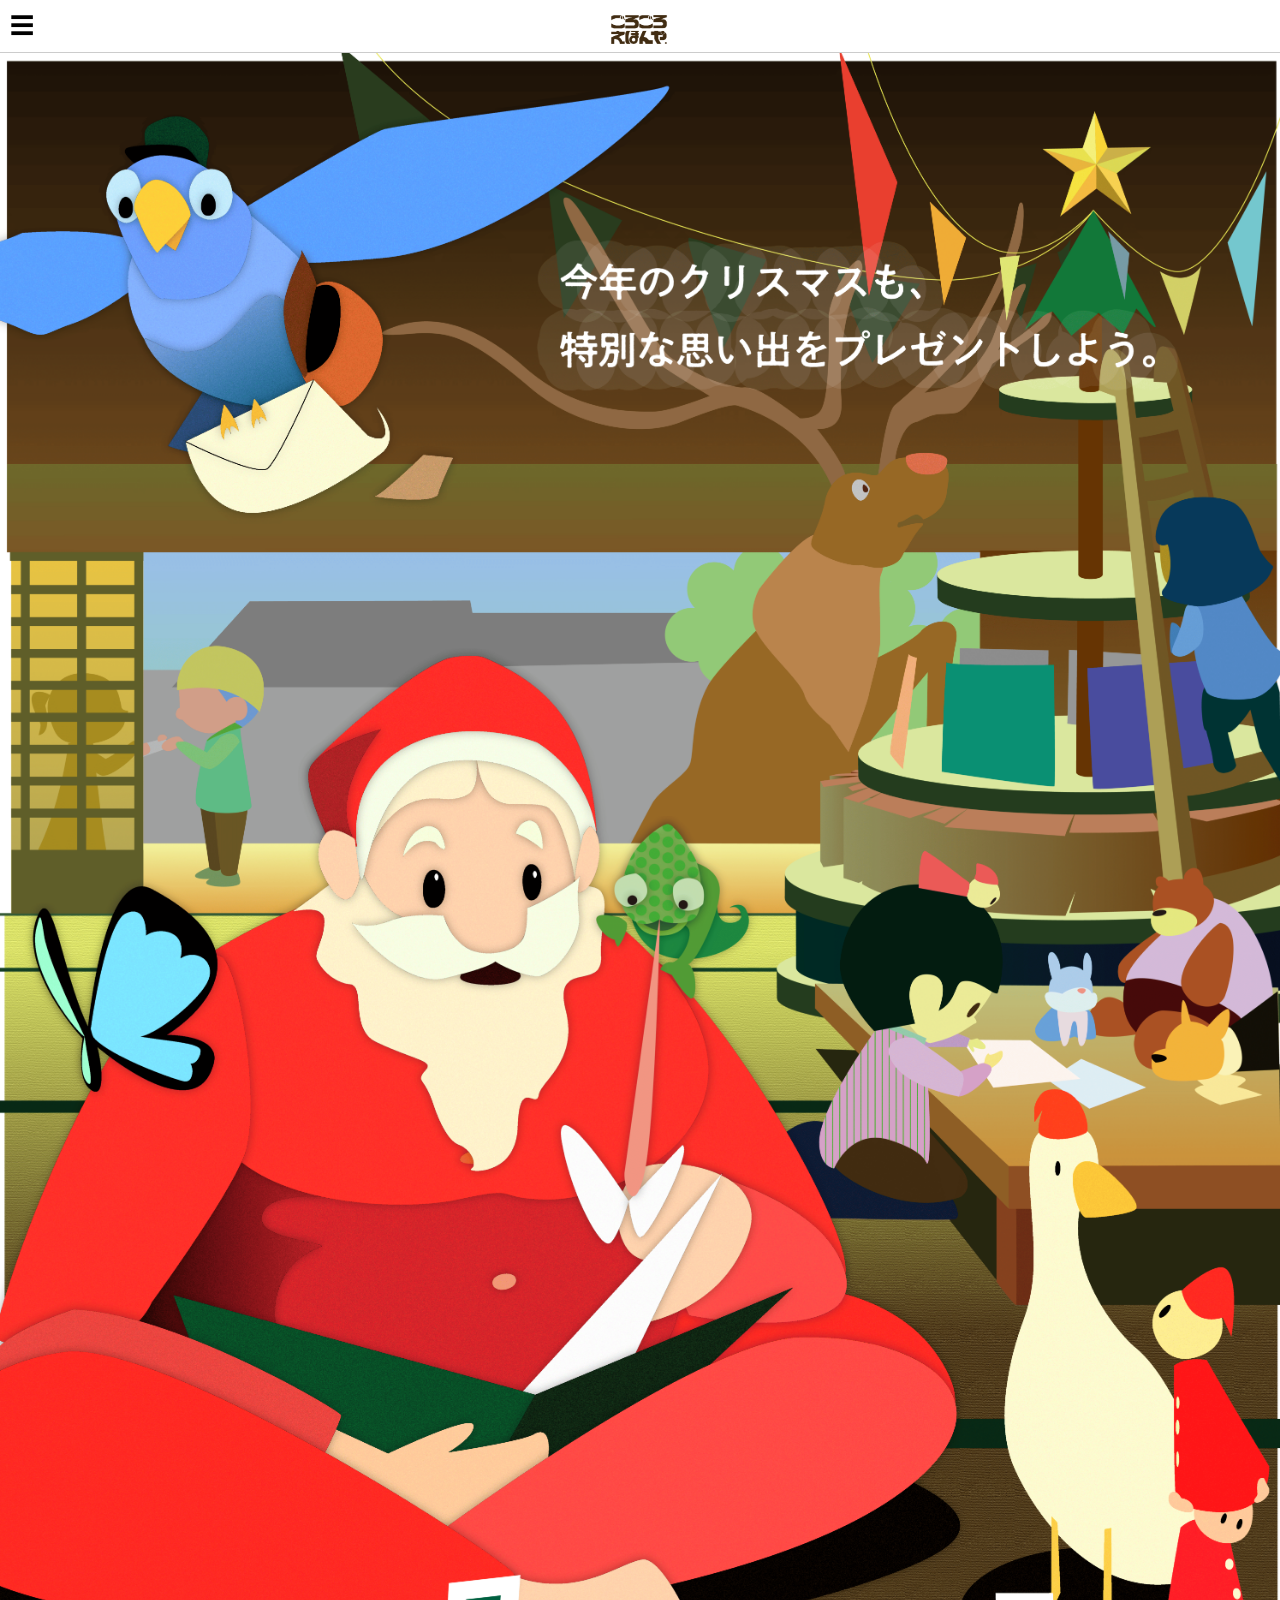
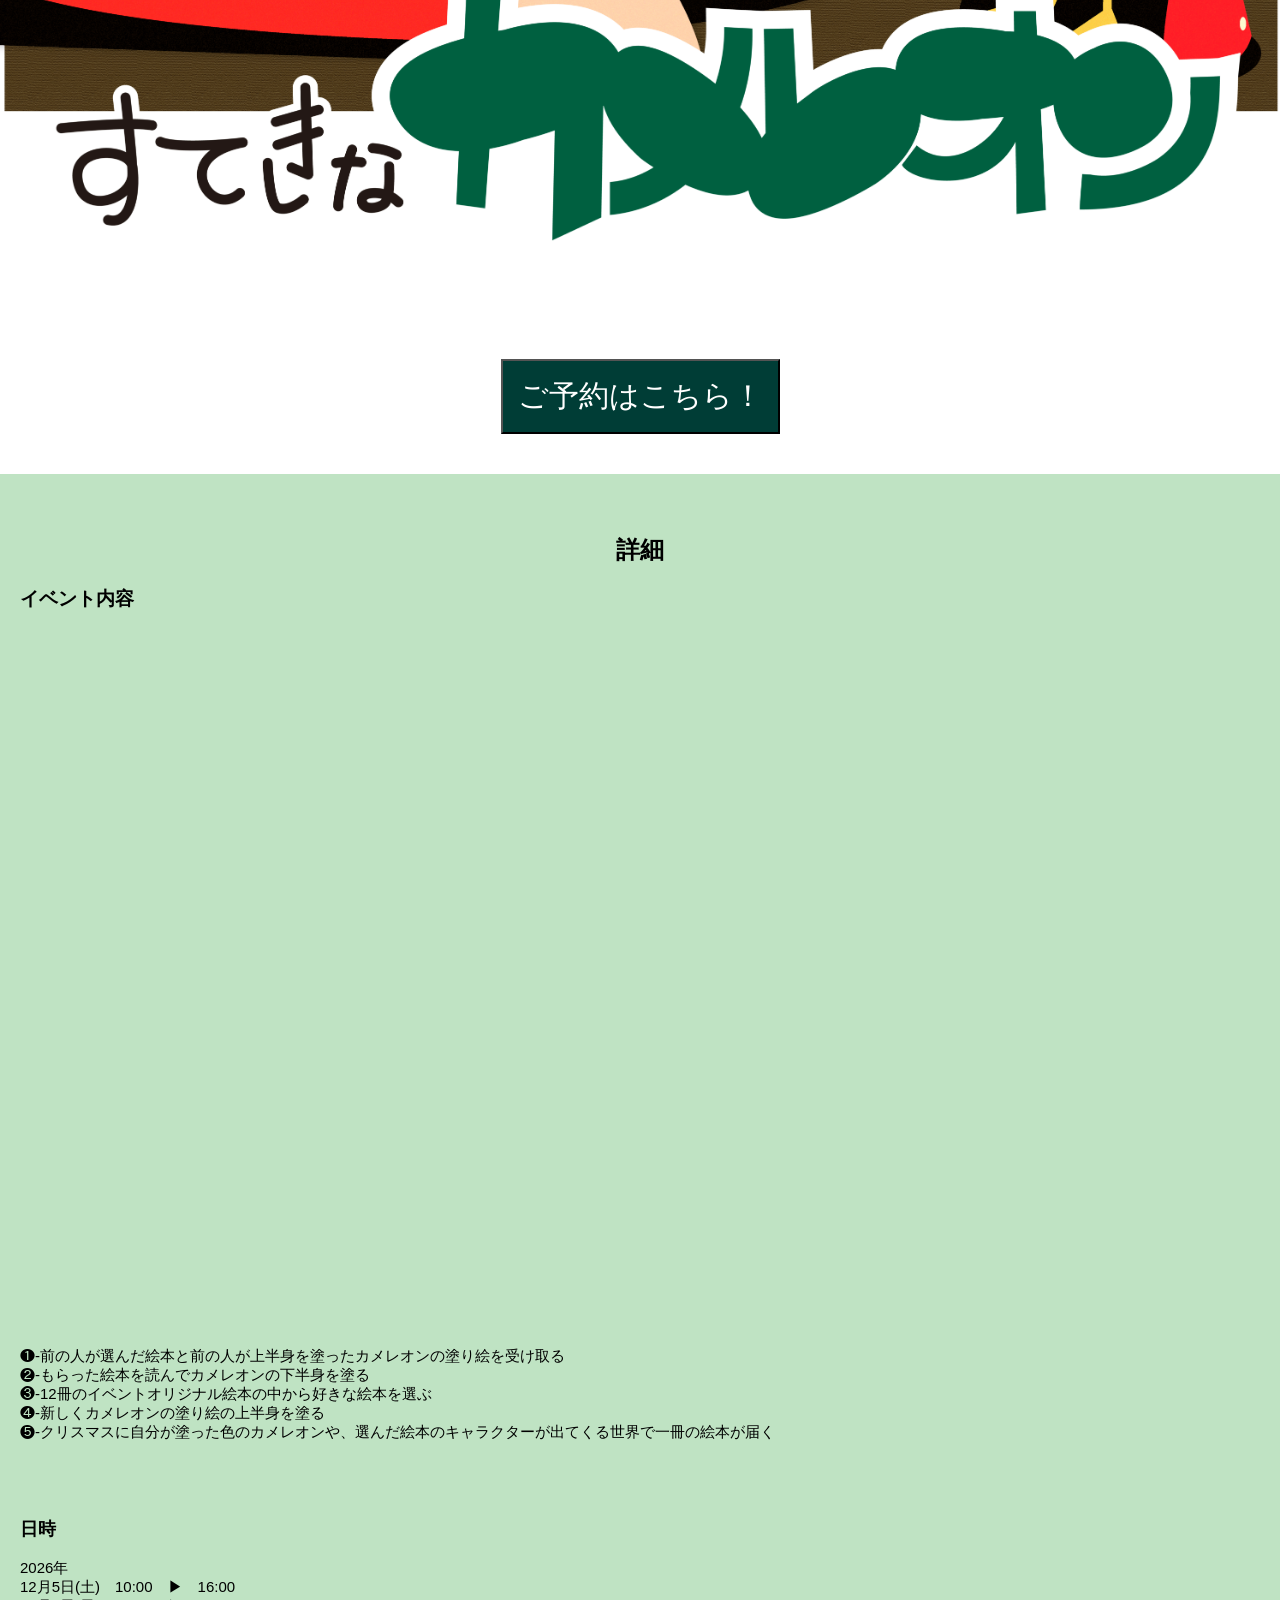
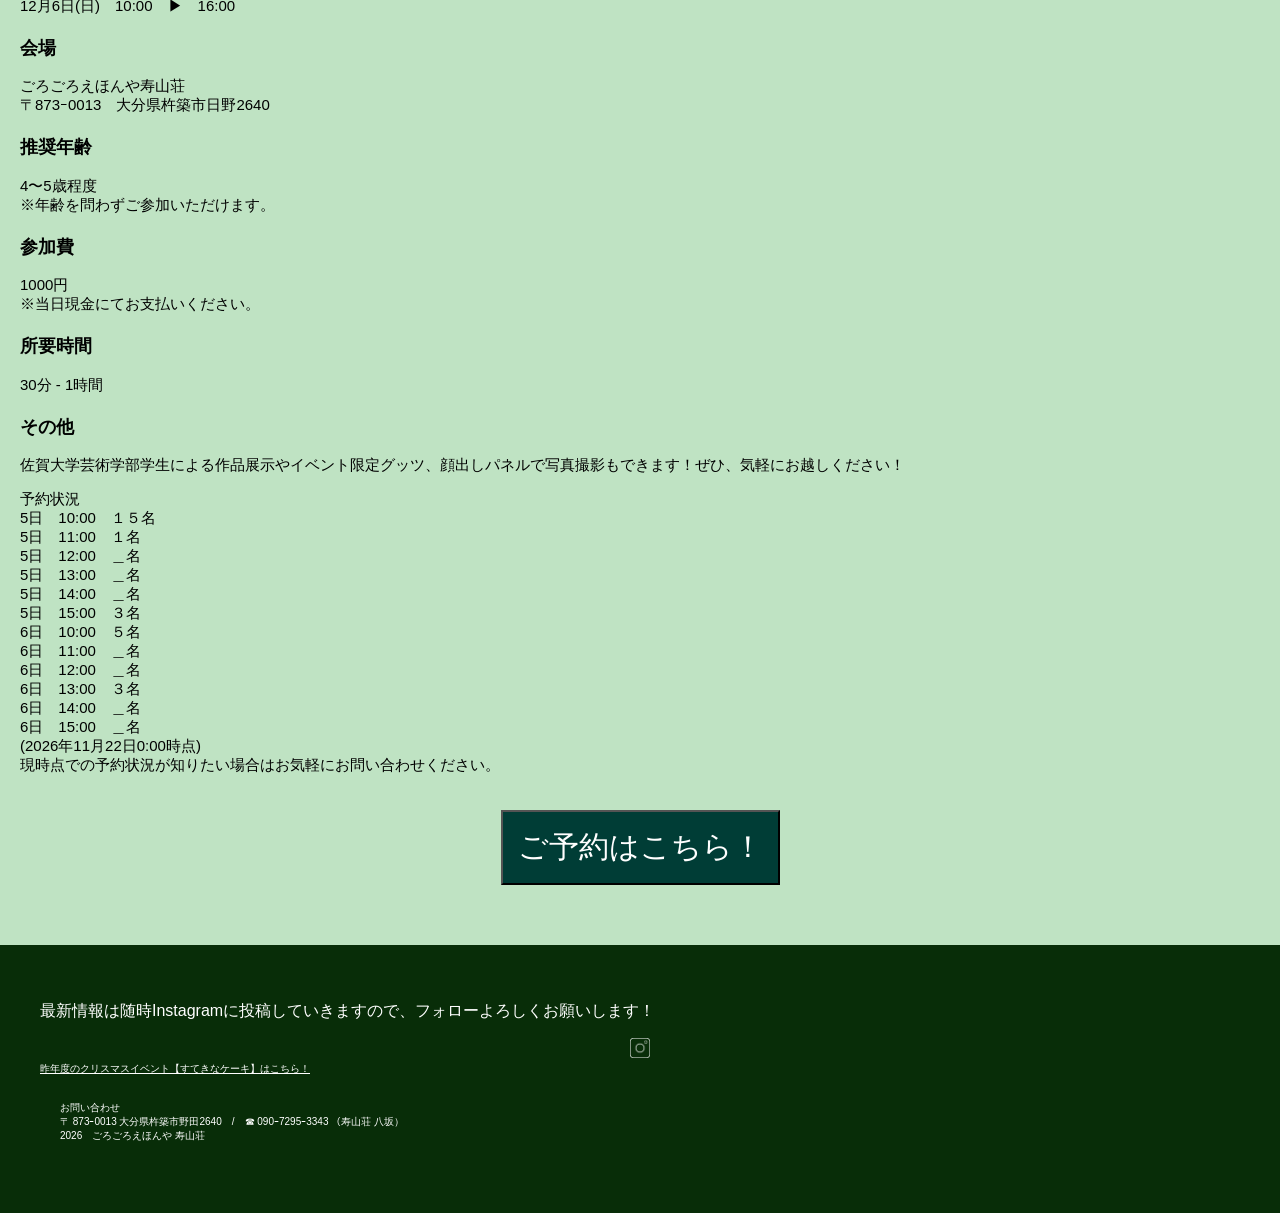
==== commit 4a1d2e34: "index.html を更新" ====
--- a/index.html
+++ b/index.html
@@ -103,7 +103,7 @@
 
 <section class=yoyaku>
   <p>予約状況<br>
-  5日　10:00　２名　<br>
+  5日　10:00　１５名　<br>
   5日　11:00　１名 <br>
   5日　12:00　＿名<br>
   5日　13:00　＿名<br>
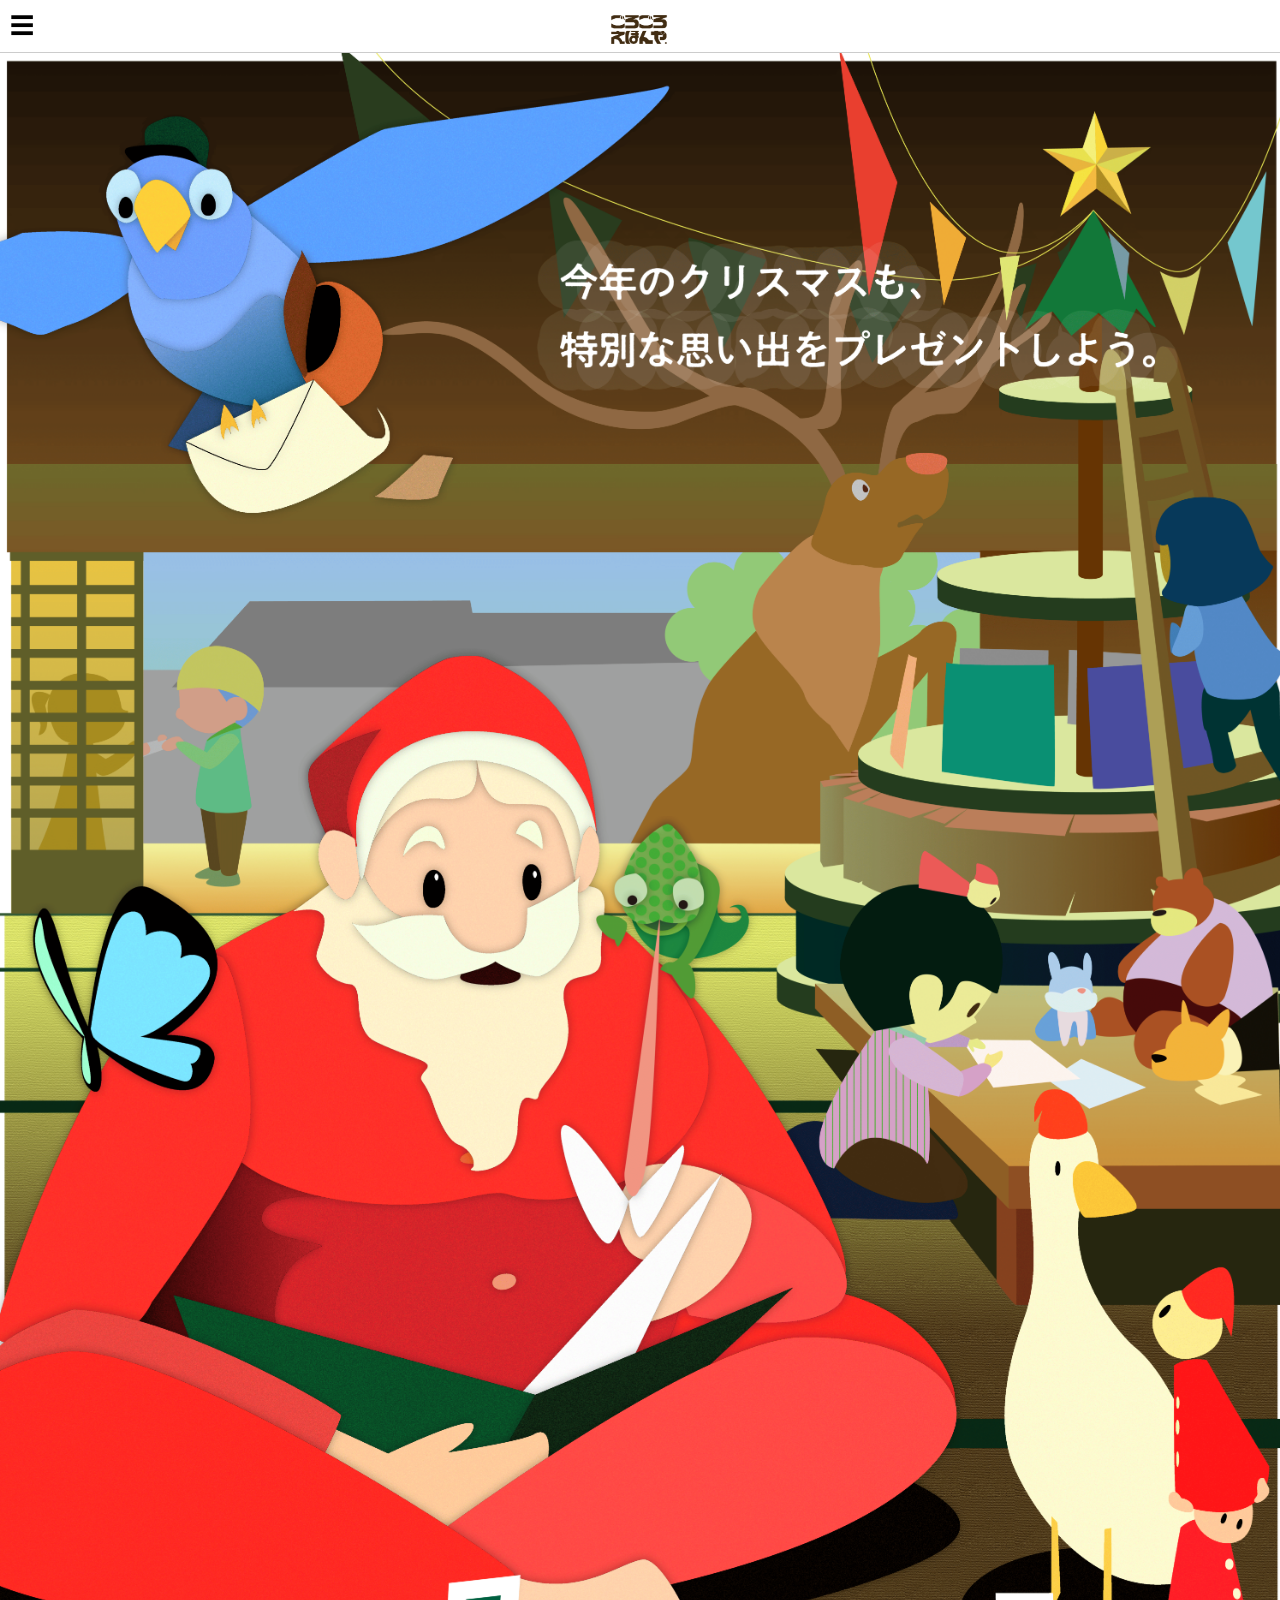
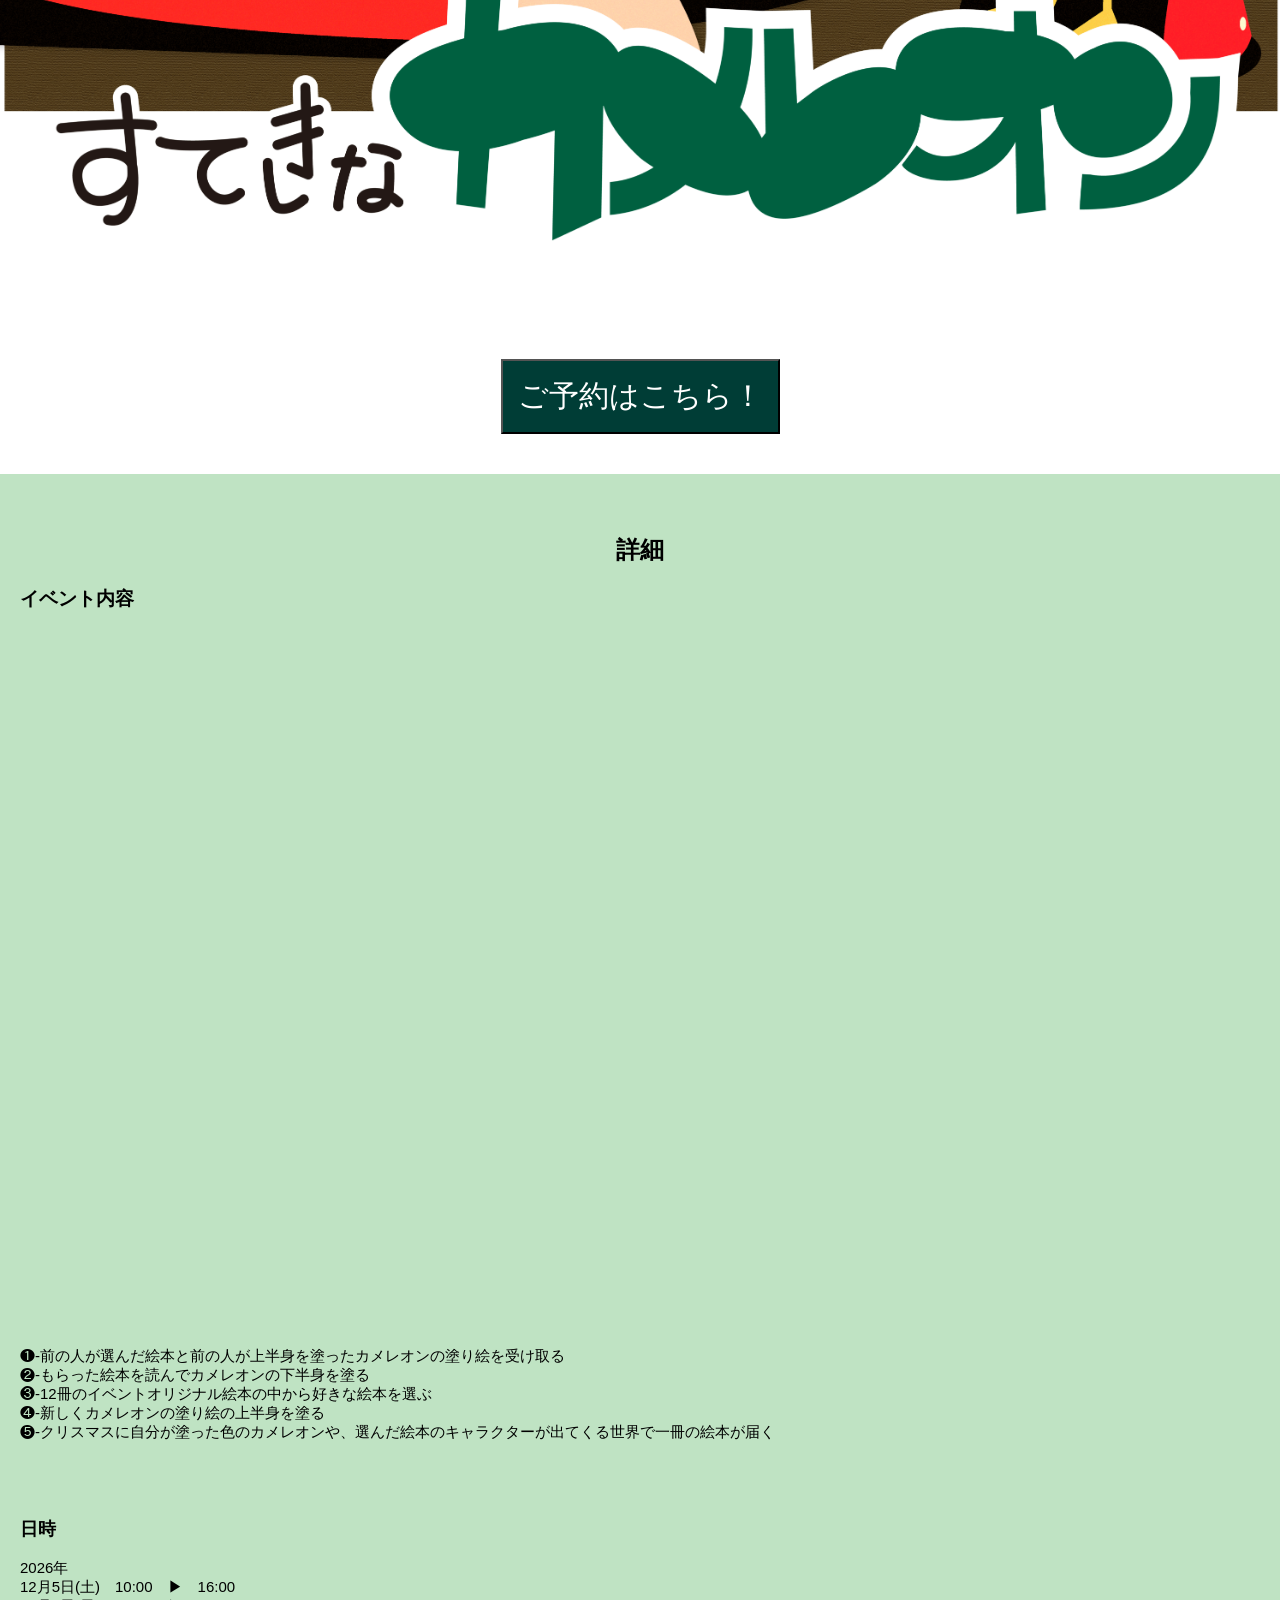
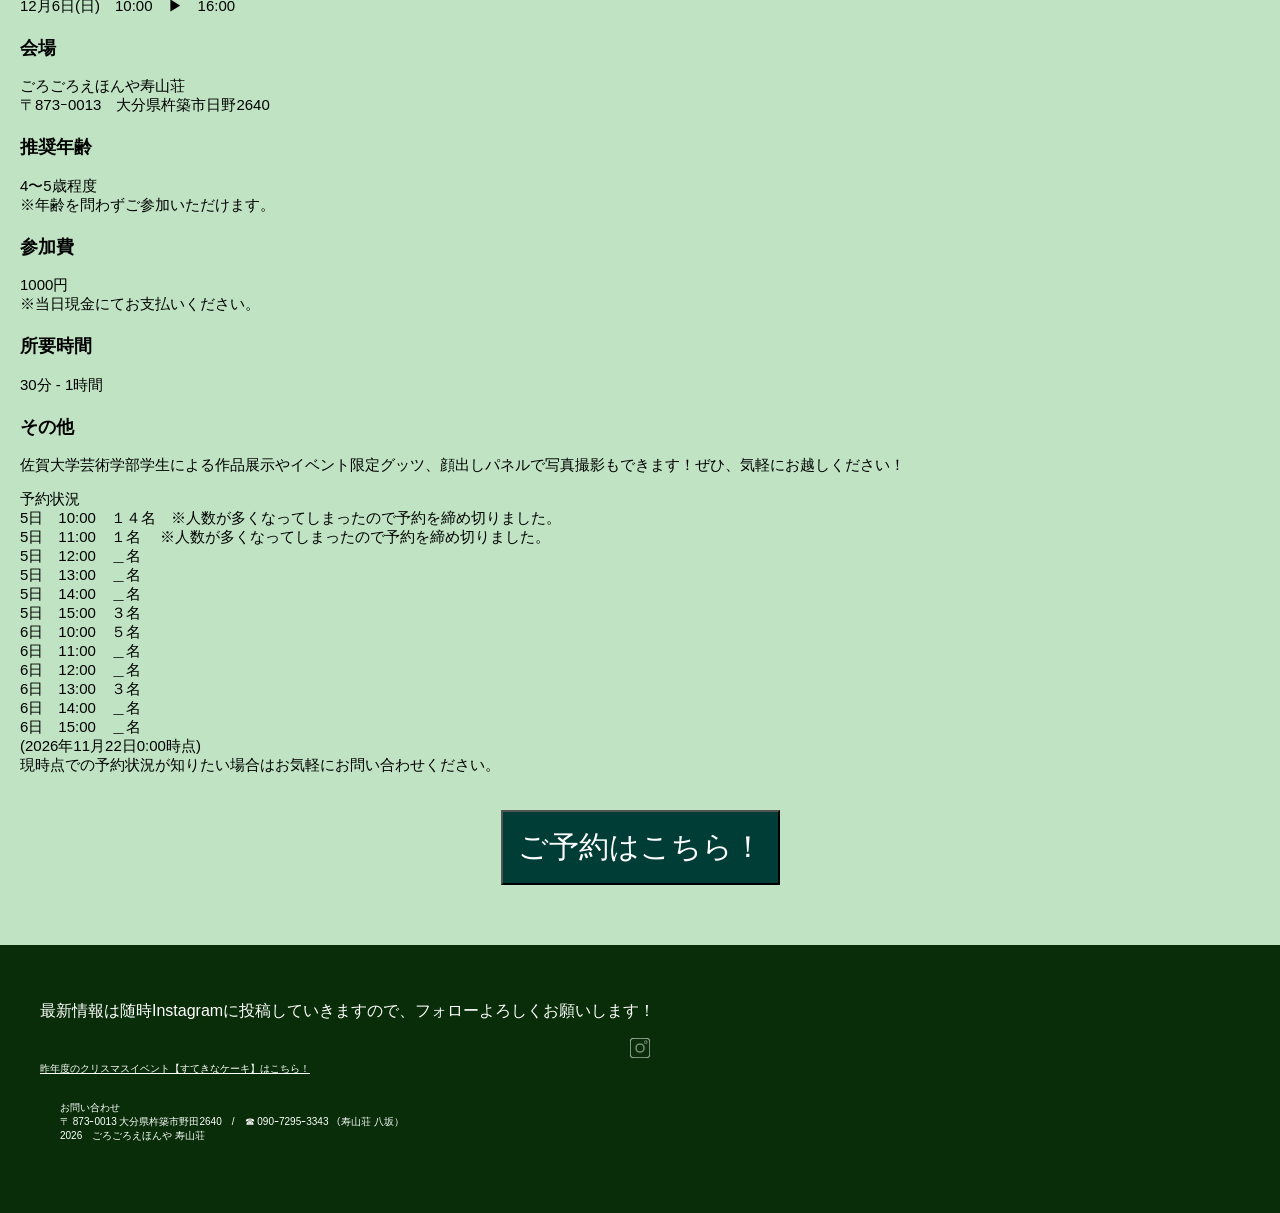
==== commit 86e765cd: "Update index.html" ====
--- a/index.html
+++ b/index.html
@@ -103,8 +103,8 @@
 
 <section class=yoyaku>
   <p>予約状況<br>
-  5日　10:00　１５名　<br>
-  5日　11:00　１名 <br>
+  5日　10:00　１４名　※人数が多くなってしまったので予約を締め切りました。<br>
+  5日　11:00　１名 　※人数が多くなってしまったので予約を締め切りました。<br>
   5日　12:00　＿名<br>
   5日　13:00　＿名<br>
   5日　14:00　＿名<br>
